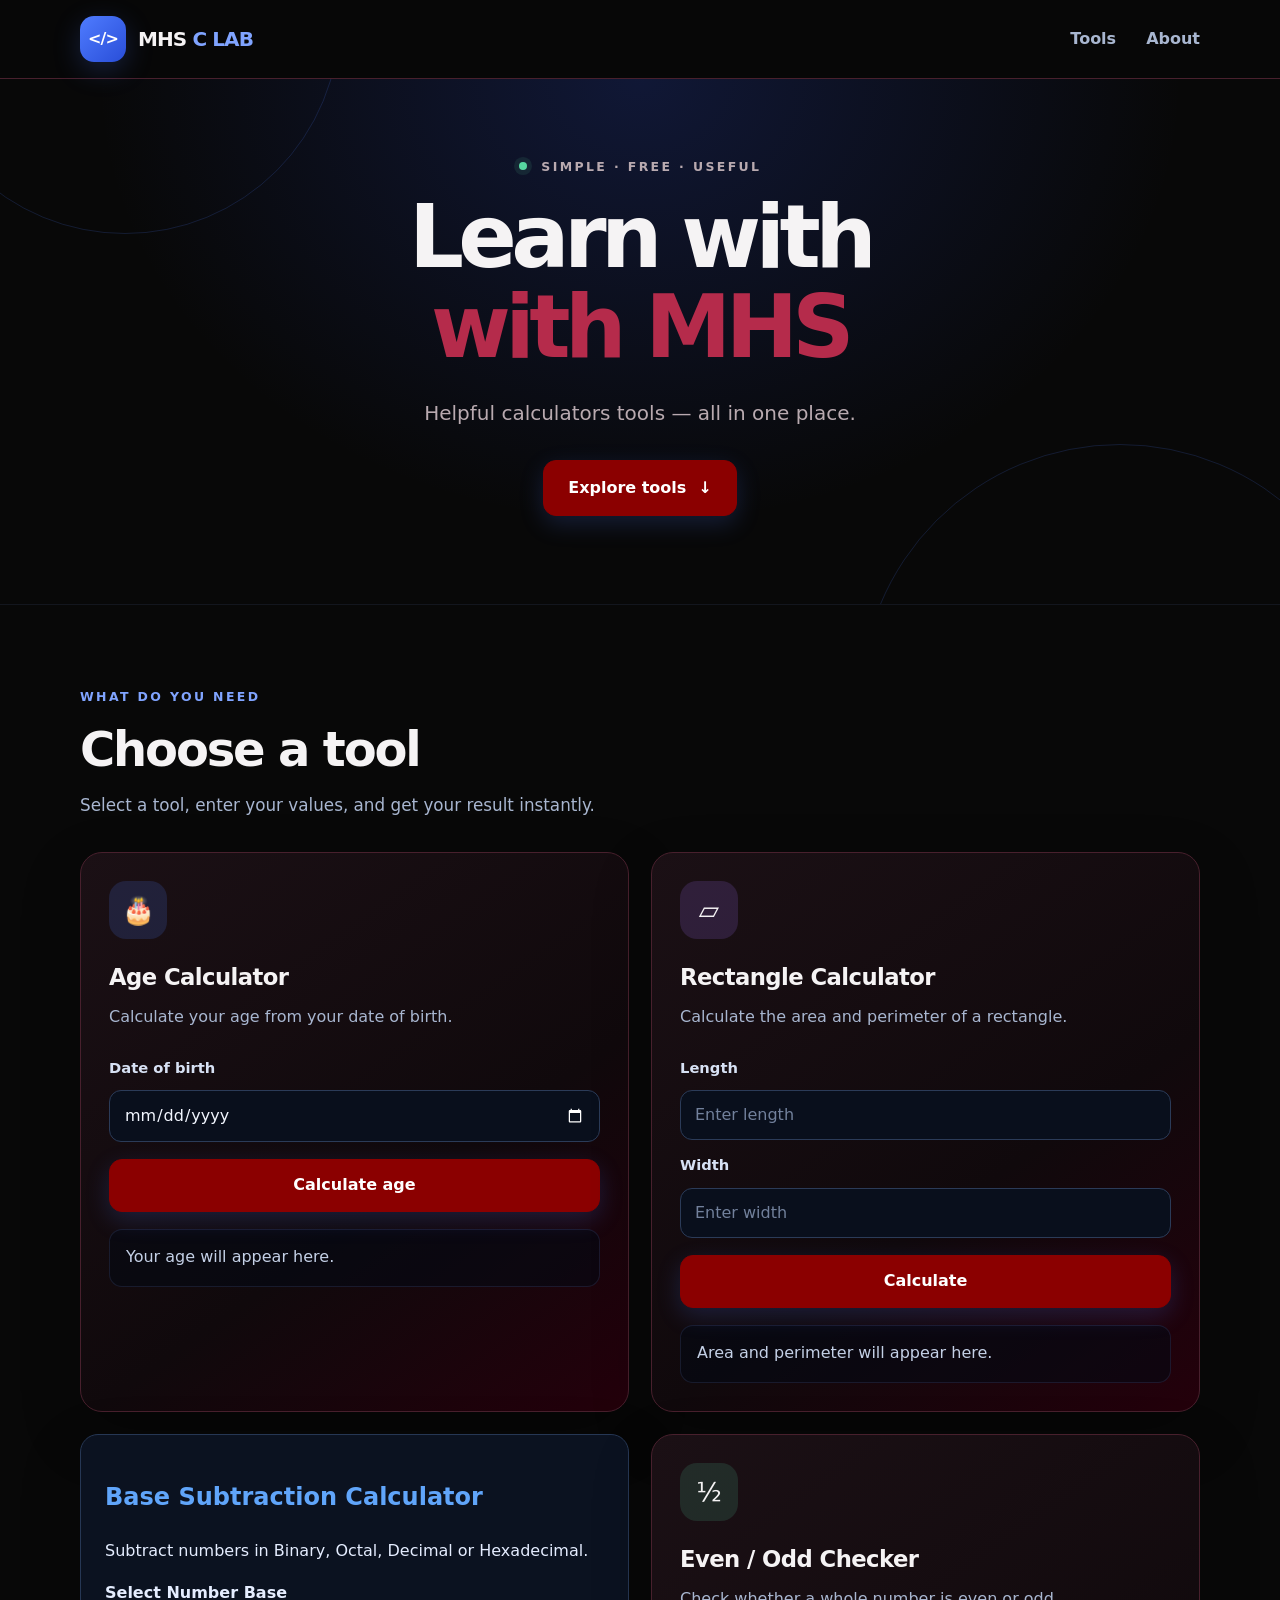
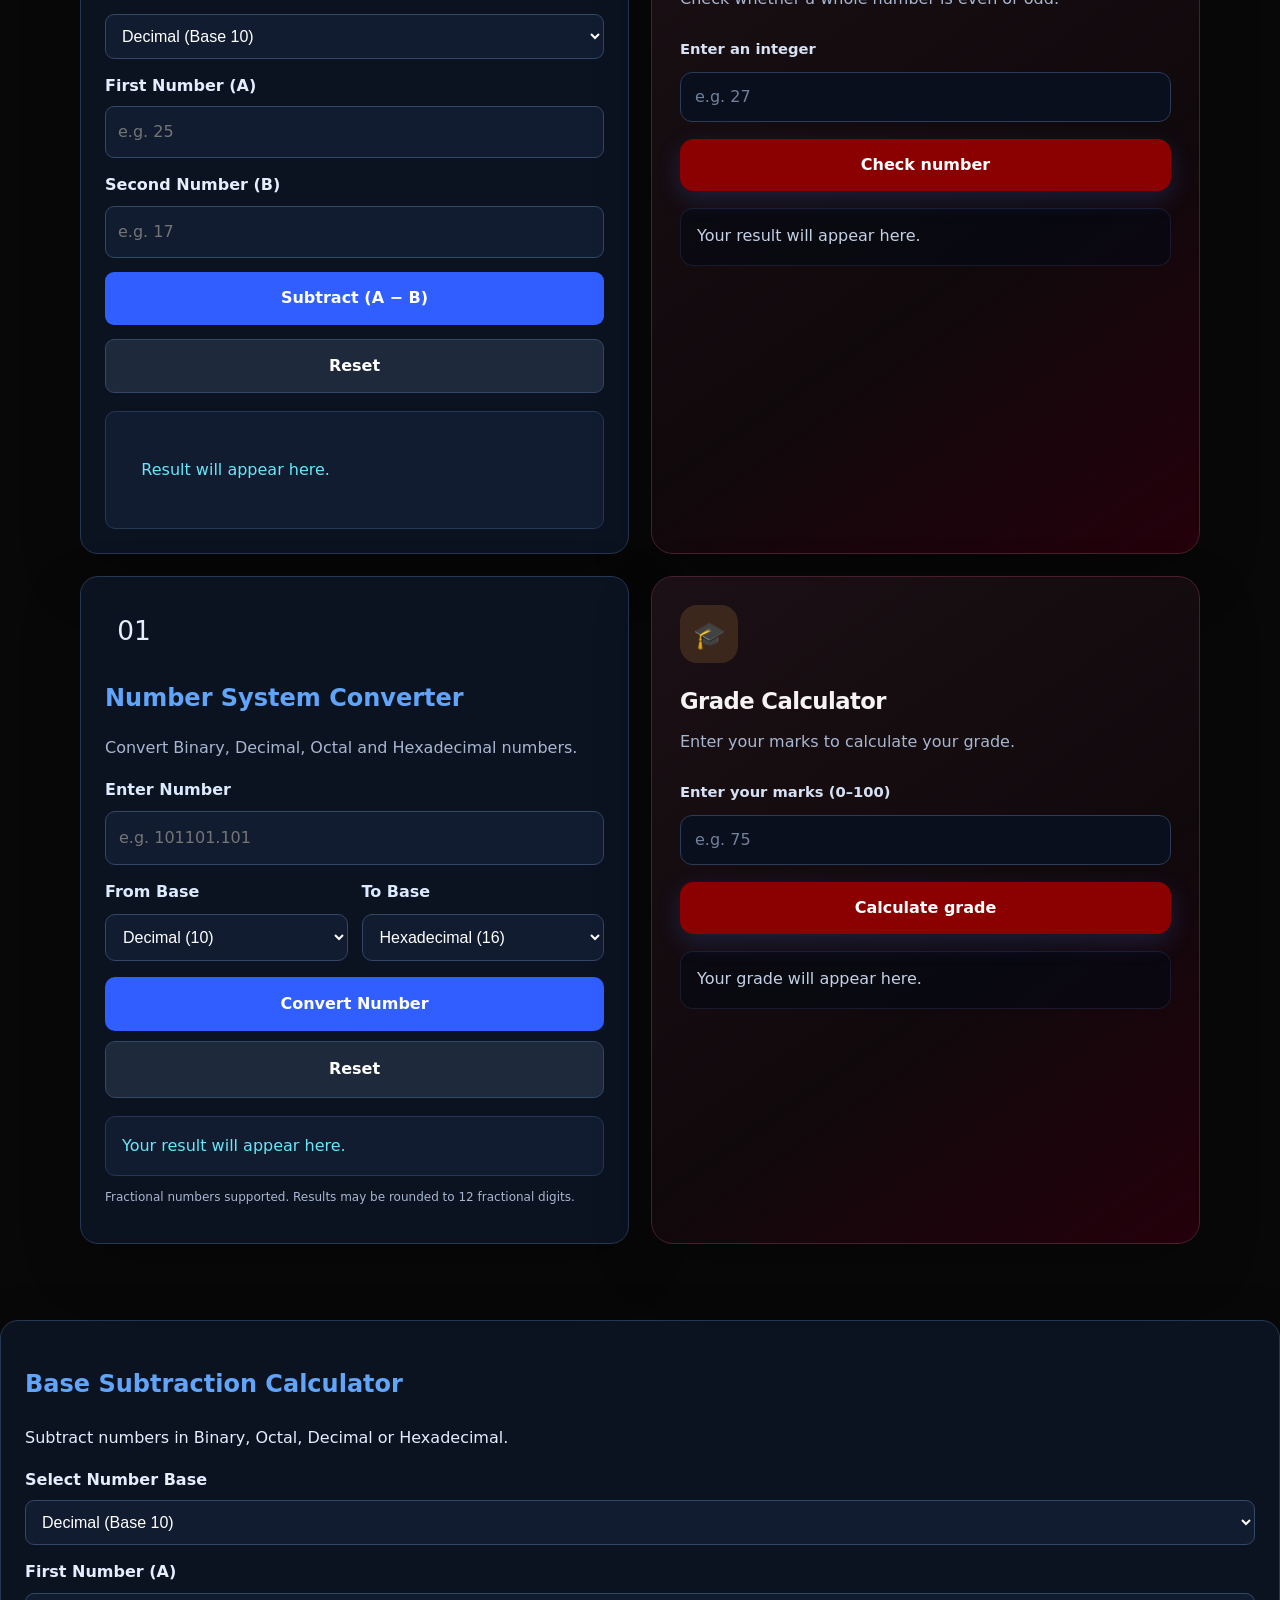
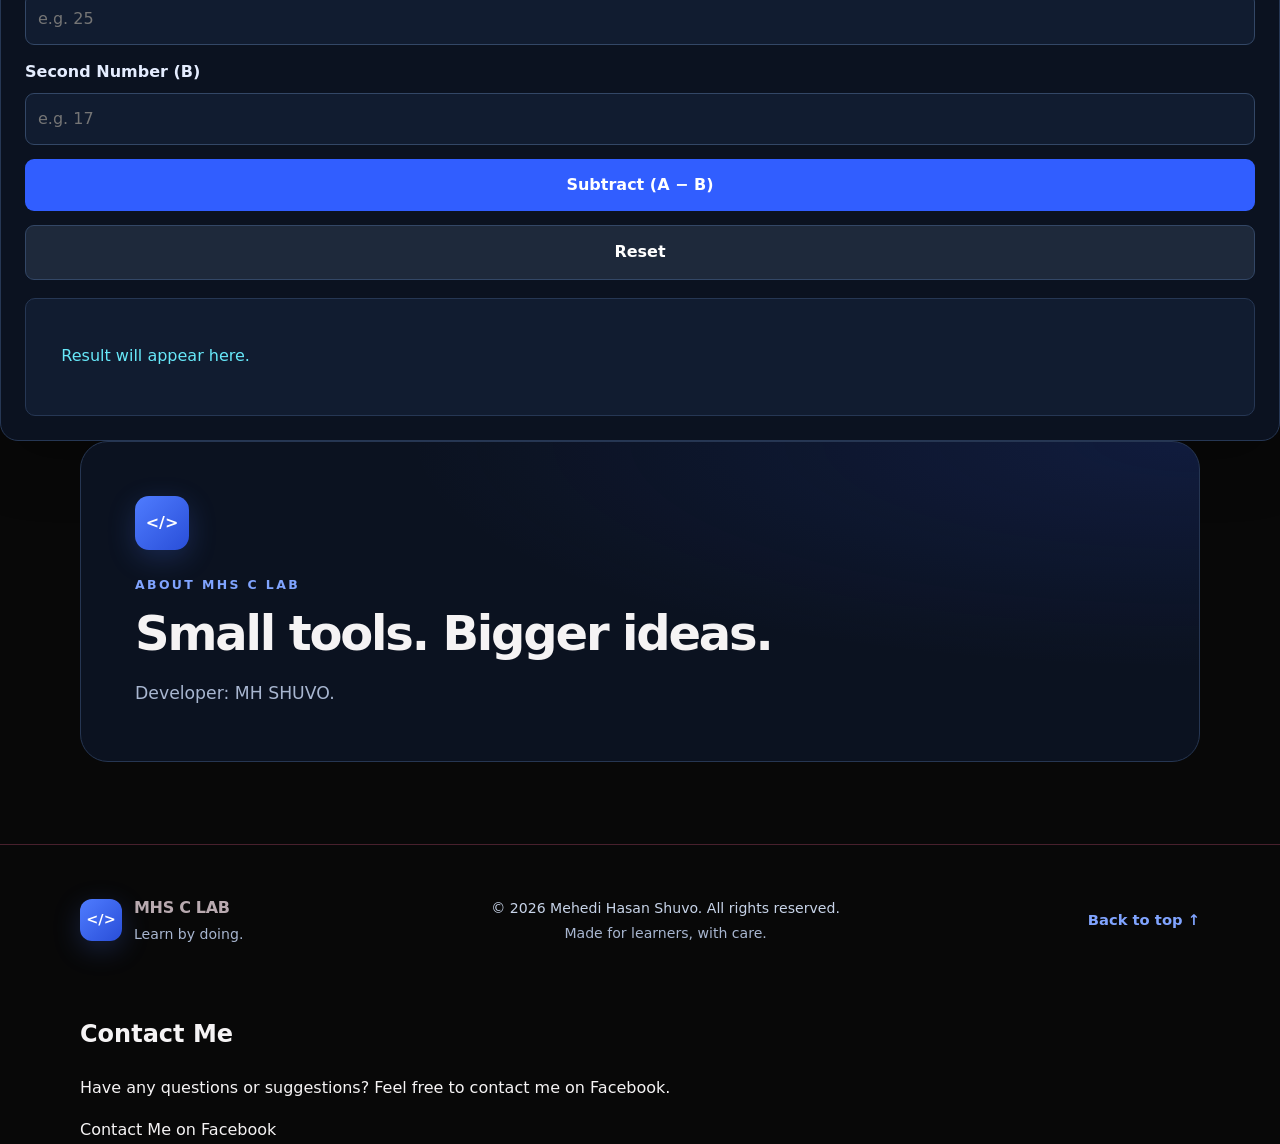
==== index.html @ 0c8973aa "Revise developer info and add contact section Updated developer information and added a contact sect" ====
<!DOCTYPE html>
<html lang="en">
<head>
  <meta charset="UTF-8">
  <meta name="viewport" content="width=device-width, initial-scale=1.0">
  <meta name="theme-color" content="#080d18">
  <meta name="description" content="MHS C LAB — free calculators tools.">
  <title>MHS C LAB | Calculate your own data</title>
  <link rel="stylesheet" href="style.css">
  <script src="script.js" defer></script>
</head>
<body>
  <header class="site-header">
    <div class="container header-inner">
      <a class="brand" href="#home" aria-label="MHS C LAB home">
        <span class="brand-mark" aria-hidden="true">&lt;/&gt;</span>
        <span class="brand-name">MHS <span>C LAB</span></span>
      </a>

      <button class="menu-toggle" id="menu-toggle" type="button"
        aria-label="Open navigation" aria-expanded="false" aria-controls="main-nav">
        <span></span><span></span><span></span>
      </button>

      <nav class="main-nav" id="main-nav" aria-label="Main navigation">
        <a href="#tools">Tools</a>
        <a href="#about">About</a>
      </nav>
    </div>
  </header>

  <main id="home">
    <section class="hero">
      <div class="hero-orbit orbit-one" aria-hidden="true"></div>
      <div class="hero-orbit orbit-two" aria-hidden="true"></div>
      <div class="container hero-content">
        <p class="eyebrow"><span class="status-dot"></span> SIMPLE · FREE · USEFUL</p>
        <h1>Learn with <br><span> with MHS</span></h1>
        <p class="hero-description">Helpful calculators tools — all in one place.</p>
        <a class="button button-primary hero-button" href="#tools">Explore tools <span aria-hidden="true">↓</span></a>
      </div>
    </section>

    <section class="tools-section container" id="tools">
      <div class="section-heading">
        <p class="eyebrow">WHAT DO YOU NEED</p>
        <h2>Choose a tool</h2>
        <p>Select a tool, enter your values, and get your result instantly.</p>
      </div>

      <div class="tools-grid">
        <article class="tool-card" id="age-calculator">
          <div class="tool-icon icon-blue" aria-hidden="true">🎂</div>
          <h3>Age Calculator</h3>
          <p class="tool-description">Calculate your age from your date of birth.</p>
          <form id="age-form" class="tool-form">
            <label for="birth-date">Date of birth</label>
            <input id="birth-date" name="birth-date" type="date" required>
            <button class="button button-primary button-full" type="submit">Calculate age</button>
          </form>
          <div class="result" id="age-result" aria-live="polite">Your age will appear here.</div>
        </article>

        <article class="tool-card" id="rectangle-calculator">
          <div class="tool-icon icon-purple" aria-hidden="true">▱</div>
          <h3>Rectangle Calculator</h3>
          <p class="tool-description">Calculate the area and perimeter of a rectangle.</p>
          <form id="rectangle-form" class="tool-form">
            <label for="rect-length">Length</label>
            <input id="rect-length" type="number" min="0" step="any" placeholder="Enter length" required>
            <label for="rect-width">Width</label>
            <input id="rect-width" type="number" min="0" step="any" placeholder="Enter width" required>
            <button class="button button-primary button-full" type="submit">Calculate</button>
          </form>
          <div class="result" id="rectangle-result" aria-live="polite">Area and perimeter will appear here.</div>
        </article>

<section class="tool-card" id="base-subtraction">
  <h2>Base Subtraction Calculator</h2>
  <p>Subtract numbers in Binary, Octal, Decimal or Hexadecimal.</p>

  <label for="subBase">Select Number Base</label>
  <select id="subBase">
    <option value="2">Binary (Base 2)</option>
    <option value="8">Octal (Base 8)</option>
    <option value="10" selected>Decimal (Base 10)</option>
    <option value="16">Hexadecimal (Base 16)</option>
  </select>

  <label for="subA">First Number (A)</label>
  <input id="subA" type="text" placeholder="e.g. 25">

  <label for="subB">Second Number (B)</label>
  <input id="subB" type="text" placeholder="e.g. 17">

  <button type="button" id="subCalculate">Subtract (A − B)</button>
  <button type="button" id="subReset">Reset</button>

  <div id="subResult" class="ns-result" aria-live="polite">
    Result will appear here.
  </div>
</section>
        <article class="tool-card" id="even-odd-checker">
          <div class="tool-icon icon-green" aria-hidden="true">½</div>
          <h3>Even / Odd Checker</h3>
          <p class="tool-description">Check whether a whole number is even or odd.</p>
          <form id="even-odd-form" class="tool-form">
            <label for="number-input">Enter an integer</label>
            <input id="number-input" type="number" step="1" placeholder="e.g. 27" required>
            <button class="button button-primary button-full" type="submit">Check number</button>
          </form>
          <div class="result" id="even-odd-result" aria-live="polite">Your result will appear here.</div>
        </article>
        
<section class="tool-card" id="number-system">
  <div class="tool-icon">01</div>
  <h2>Number System Converter</h2>
  <p>Convert Binary, Decimal, Octal and Hexadecimal numbers.</p>

  <label for="nsInput">Enter Number</label>
  <input id="nsInput" type="text" placeholder="e.g. 101101.101" />

  <div class="ns-selects">
    <div>
      <label for="nsFrom">From Base</label>
      <select id="nsFrom">
        <option value="2">Binary (2)</option>
        <option value="8">Octal (8)</option>
        <option value="10" selected>Decimal (10)</option>
        <option value="16">Hexadecimal (16)</option>
      </select>
    </div>
    <div>
      <label for="nsTo">To Base</label>
      <select id="nsTo">
        <option value="2">Binary (2)</option>
        <option value="8">Octal (8)</option>
        <option value="10">Decimal (10)</option>
        <option value="16" selected>Hexadecimal (16)</option>
      </select>
    </div>
  </div>

  <button type="button" id="nsConvert">Convert Number</button>
  <button type="button" id="nsReset" class="ns-reset">Reset</button>

  <div id="nsResult" class="ns-result" aria-live="polite">
    Your result will appear here.
  </div>
  <p class="ns-note">Fractional numbers supported. Results may be rounded to 12 fractional digits.</p>
</section>

        <article class="tool-card" id="grade-calculator">
          <div class="tool-icon icon-orange" aria-hidden="true">🎓</div>
          <h3>Grade Calculator</h3>
          <p class="tool-description">Enter your marks to calculate your grade.</p>
          <form id="grade-form" class="tool-form">
            <label for="marks">Enter your marks (0–100)</label>
            <input id="marks" type="number" min="0" max="100" step="1" placeholder="e.g. 75" required>
            <button class="button button-primary button-full" type="submit">Calculate grade</button>
          </form>
          <div class="result" id="grade-result" aria-live="polite">Your grade will appear here.</div>
        </article>
      </div>
    </section> 
    
<section class="tool-card" id="base-subtraction">
  <h2>Base Subtraction Calculator</h2>
  <p>Subtract numbers in Binary, Octal, Decimal or Hexadecimal.</p>

  <label for="subBase">Select Number Base</label>
  <select id="subBase">
    <option value="2">Binary (Base 2)</option>
    <option value="8">Octal (Base 8)</option>
    <option value="10" selected>Decimal (Base 10)</option>
    <option value="16">Hexadecimal (Base 16)</option>
  </select>

  <label for="subA">First Number (A)</label>
  <input id="subA" type="text" placeholder="e.g. 25">

  <label for="subB">Second Number (B)</label>
  <input id="subB" type="text" placeholder="e.g. 17">

  <button type="button" id="subCalculate">Subtract (A − B)</button>
  <button type="button" id="subReset">Reset</button>

  <div id="subResult" class="ns-result" aria-live="polite">
    Result will appear here.
  </div>
</section>

    <section class="about-section container" id="about">
      <div class="about-card">
        <div class="brand-mark about-mark" aria-hidden="true">&lt;/&gt;</div>
        <p class="eyebrow">ABOUT MHS C LAB</p>
        <h2>Small tools. Bigger ideas.</h2>
        <p>Developer: MH SHUVO.</p>
      </div>
    </section>
  </main>

  <footer class="site-footer">
    <div class="container footer-inner">
      <div class="footer-brand">
        <span class="brand-mark footer-mark" aria-hidden="true">&lt;/&gt;</span>
        <div>
          <strong>MHS C LAB</strong>
          <p>Learn by doing.</p>
        </div>
      </div>
      <div class="footer-copy">
        <p class="copyright">© 2026 Mehedi Hasan Shuvo. All rights reserved.</p>
        <p class="footer-note">Made for learners, with care.</p>
      </div>
      <a class="back-to-top" href="#home">Back to top ↑</a>
    </div>
  </footer>
  
<!-- Contact Section -->
<section id="contact" class="contact-section">
  <div class="container">
    <h2>Contact Me</h2>
    <p>
      Have any questions or suggestions?
      Feel free to contact me on Facebook.
    </p>

    <a
      href="https://www.facebook.com/mhs.official10"
      target="_blank"
      rel="noopener noreferrer"
      class="contact-button"
    >
      Contact Me on Facebook
    </a>
  </div>
</section>
</body>
</html>
</body>
</html>
---- style.css ----
/* MHS C LAB — black & blue responsive theme */
:root {
  color-scheme: dark;
  --bg: #080d18;
  --bg-soft: #0b1220;
  --surface: #101a2c;
  --surface-raised: #14213a;
  --border: #263652;
  --text: #f2f6ff;
  --muted: #a8b6d0;
  --blue: #4f7cff;
  --blue-light: #80a4ff;
  --blue-dark: #244bd8;
  --green: #56d6a0;
  --red: #ff8b98;
  --radius: 22px;
  --shadow: 0 22px 60px rgba(0, 0, 0, .24);
}
* { box-sizing: border-box; }
html { scroll-behavior: smooth; scroll-padding-top: 92px; }
body {
  margin: 0;
  background: var(--bg);
  color: var(--text);
  font-family: Inter, ui-sans-serif, system-ui, -apple-system, BlinkMacSystemFont, "Segoe UI", sans-serif;
  line-height: 1.65;
}
a { color: inherit; text-decoration: none; }
button, input { font: inherit; }
button, a, input { -webkit-tap-highlight-color: transparent; }
.container { width: min(1120px, calc(100% - 40px)); margin-inline: auto; }

.site-header {
  position: sticky;
  top: 0;
  z-index: 50;
  background: rgba(8, 13, 24, .9);
  border-bottom: 1px solid rgba(128, 164, 255, .14);
  backdrop-filter: blur(18px);
}
.header-inner { min-height: 78px; display: flex; align-items: center; justify-content: space-between; gap: 24px; }
.brand { display: inline-flex; align-items: center; gap: 12px; font-weight: 850; font-size: 1.25rem; letter-spacing: -.045em; }
.brand-mark {
  display: inline-grid; place-items: center; flex: 0 0 auto;
  width: 46px; height: 46px; border-radius: 14px;
  color: #fff; background: linear-gradient(135deg, var(--blue), #294ed8);
  font-size: 1rem; font-weight: 900; box-shadow: 0 8px 28px rgba(79, 124, 255, .22);
}
.brand-name span { color: var(--blue-light); }
.main-nav { display: flex; align-items: center; gap: 30px; }
.main-nav a { color: var(--muted); font-weight: 650; transition: color .2s ease; }
.main-nav a:hover, .main-nav a:focus-visible { color: var(--blue-light); }
.menu-toggle { display: none; background: transparent; color: var(--text); border: 1px solid var(--border); border-radius: 12px; padding: 9px; cursor: pointer; }
.menu-toggle span { display: block; width: 21px; height: 2px; background: currentColor; margin: 4px; border-radius: 3px; }

.hero { position: relative; overflow: hidden; min-height: 510px; display: grid; place-items: center; border-bottom: 1px solid rgba(128, 164, 255, .09); }
.hero::before { content: ""; position: absolute; inset: 0; background: radial-gradient(ellipse at 50% 0%, rgba(45, 78, 216, .22), transparent 60%); pointer-events: none; }
.hero-orbit { position: absolute; border: 1px solid rgba(79, 124, 255, .17); border-radius: 50%; pointer-events: none; }
.orbit-one { width: 430px; height: 430px; top: -275px; left: -90px; }
.orbit-two { width: 520px; height: 520px; bottom: -360px; right: -100px; }
.hero-content { position: relative; text-align: center; max-width: 900px; padding: 78px 0 88px; }
.eyebrow { color: var(--blue-light); font-size: .78rem; font-weight: 850; letter-spacing: .19em; margin: 0 0 14px; }
.status-dot { display: inline-block; width: 8px; height: 8px; margin: 0 8px 1px 0; border-radius: 50%; background: var(--green); box-shadow: 0 0 0 5px rgba(86, 214, 160, .1); }
.hero h1 { margin: 0; font-size: clamp(2.65rem, 7vw, 5.4rem); line-height: 1.05; letter-spacing: -.065em; font-weight: 900; }
.hero h1 span { color: var(--blue-light); }
.hero-description { max-width: 660px; margin: 24px auto 30px; color: var(--muted); font-size: clamp(1rem, 2.5vw, 1.25rem); }
.button { display: inline-flex; justify-content: center; align-items: center; gap: 12px; min-height: 48px; padding: 12px 20px; border: 1px solid transparent; border-radius: 13px; font-weight: 750; cursor: pointer; transition: transform .18s ease, background .18s ease, border-color .18s ease, box-shadow .18s ease; }
.button:hover { transform: translateY(-2px); }
.button:focus-visible, a:focus-visible, input:focus-visible { outline: 3px solid rgba(128, 164, 255, .75); outline-offset: 3px; }
.button-primary { color: #fff; background: linear-gradient(135deg, var(--blue), var(--blue-dark)); box-shadow: 0 8px 24px rgba(79, 124, 255, .19); }
.button-primary:hover { box-shadow: 0 12px 30px rgba(79, 124, 255, .3); }
.hero-button { padding: 14px 24px; min-height: 56px; }

.tools-section { padding-top: 82px; padding-bottom: 76px; }
.section-heading { max-width: 700px; margin-bottom: 32px; }
.section-heading h2, .about-card h2 { margin: 0; font-size: clamp(2rem, 4vw, 3rem); line-height: 1.15; letter-spacing: -.045em; }
.section-heading > p:last-child { color: var(--muted); font-size: 1.05rem; margin: 15px 0 0; }
.tools-grid { display: grid; grid-template-columns: repeat(2, minmax(0, 1fr)); gap: 22px; }
.tool-card {
  min-width: 0; padding: 28px; border-radius: var(--radius);
  background: linear-gradient(160deg, rgba(20, 33, 58, .95), rgba(13, 21, 37, .98));
  border: 1px solid var(--border); box-shadow: var(--shadow);
  transition: transform .2s ease, border-color .2s ease;
}
.tool-card:hover { transform: translateY(-3px); border-color: rgba(79, 124, 255, .55); }
.tool-icon { display: grid; place-items: center; width: 58px; height: 58px; border-radius: 17px; margin-bottom: 20px; font-size: 1.65rem; }
.icon-blue { background: rgba(79, 124, 255, .16); }
.icon-purple { background: rgba(161, 111, 255, .16); }
.icon-green { background: rgba(86, 214, 160, .14); }
.icon-orange { background: rgba(255, 174, 85, .15); }
.tool-card h3 { margin: 0; font-size: 1.42rem; letter-spacing: -.025em; }
.tool-description { margin: 8px 0 22px; color: var(--muted); }
.tool-form { display: grid; gap: 10px; }
.tool-form label { color: #d7e1f4; font-size: .92rem; font-weight: 650; margin-top: 3px; }
.tool-form input {
  width: 100%; min-width: 0; min-height: 49px; padding: 11px 14px;
  color: var(--text); background: #090f1c; border: 1px solid #2b3b58; border-radius: 12px;
}
.tool-form input::placeholder { color: #72819c; }
.tool-form input:focus { border-color: var(--blue); outline: 2px solid rgba(79, 124, 255, .15); }
.button-full { width: 100%; margin-top: 7px; }
.result {
  min-height: 58px; margin-top: 17px; padding: 14px 16px;
  color: #c4d0e6; background: rgba(5, 10, 20, .58);
  border: 1px solid rgba(128, 164, 255, .12); border-radius: 13px;
  overflow-wrap: anywhere;
}
.result strong { color: #fff; }
.result.is-error { color: var(--red); border-color: rgba(255, 139, 152, .28); }
.result.is-success { color: #c6f7e2; border-color: rgba(86, 214, 160, .22); }

.about-section { padding-bottom: 82px; }
.about-card { padding: clamp(28px, 5vw, 54px); border: 1px solid var(--border); border-radius: 28px; background: radial-gradient(ellipse at 100% 0%, rgba(45, 78, 216, .16), transparent 50%), var(--bg-soft); }
.about-mark { margin-bottom: 25px; width: 54px; height: 54px; }
.about-card .eyebrow { margin-bottom: 10px; }
.about-card > p:last-child { max-width: 760px; margin: 18px 0 0; color: var(--muted); font-size: 1.08rem; }

.site-footer { border-top: 1px solid rgba(128, 164, 255, .15); background: #060a12; }
.footer-inner { min-height: 150px; display: flex; align-items: center; justify-content: space-between; gap: 24px; padding-top: 24px; padding-bottom: 24px; }
.footer-brand { display: flex; align-items: center; gap: 12px; }
.footer-mark { width: 42px; height: 42px; border-radius: 12px; font-size: .9rem; }
.footer-brand strong { display: block; letter-spacing: -.02em; }
.footer-brand p, .footer-copy p { margin: 2px 0 0; color: var(--muted); font-size: .88rem; }
.footer-copy { text-align: center; }
.copyright { color: #c8d4e9 !important; }
.back-to-top { color: var(--blue-light); font-size: .92rem; font-weight: 700; white-space: nowrap; }
.back-to-top:hover { color: #fff; }

@media (max-width: 720px) {
  .container { width: min(100% - 30px, 560px); }
  .header-inner { min-height: 70px; }
  .brand { font-size: 1.12rem; }
  .brand-mark { width: 42px; height: 42px; border-radius: 13px; }
  .menu-toggle { display: block; }
  .main-nav {
    display: none; position: absolute; top: calc(100% + 1px); left: 0; right: 0;
    padding: 14px 20px 20px; background: #0a1120;
    border-bottom: 1px solid var(--border); flex-direction: column; align-items: stretch; gap: 0;
  }
  .main-nav.is-open { display: flex; }
  .main-nav a { padding: 12px 4px; }
  .hero { min-height: auto; }
  .hero-content { padding: 72px 0 78px; }
  .hero h1 { font-size: clamp(2.5rem, 11vw, 4rem); }
  .hero-description { margin-top: 20px; }
  .tools-section { padding-top: 60px; padding-bottom: 58px; }
  .tools-grid { grid-template-columns: 1fr; gap: 17px; }
  .tool-card { padding: 23px; }
  .about-section { padding-bottom: 58px; }
  .footer-inner { flex-direction: column; align-items: flex-start; gap: 18px; padding-top: 27px; padding-bottom: 27px; }
  .footer-copy { text-align: left; }
}
@media (prefers-reduced-motion: reduce) {
  *, *::before, *::after { scroll-behavior: auto !important; transition-duration: .01ms !important; animation-duration: .01ms !important; }
}

/* Number System Converter */
#number-system {
  background: #0b1220;
  color: #e5edff;
  border: 1px solid #263754;
  border-radius: 18px;
  padding: 24px;
}

#number-system h2 {
  color: #60a5fa;
  margin: 14px 0;
}

#number-system p {
  color: #a8b7d1;
  line-height: 1.6;
}

#number-system label {
  display: block;
  margin: 14px 0 8px;
  color: #dbeafe;
  font-weight: 600;
}

#number-system input,
#number-system select {
  width: 100%;
  box-sizing: border-box;
  padding: 13px;
  background: #111c30;
  color: #fff;
  border: 1px solid #334766;
  border-radius: 10px;
  font-size: 16px;
}

.ns-selects {
  display: grid;
  grid-template-columns: repeat(2, minmax(0, 1fr));
  gap: 14px;
}

#number-system button {
  width: 100%;
  margin-top: 16px;
  padding: 14px;
  border: 0;
  border-radius: 10px;
  background: #315eff;
  color: white;
  font-size: 16px;
  font-weight: 700;
  cursor: pointer;
}

#number-system button:hover {
  background: #4778ff;
}

#number-system .ns-reset {
  margin-top: 10px;
  background: #1e293b;
  border: 1px solid #334766;
}

#number-system .ns-result {
  margin-top: 18px;
  padding: 16px;
  background: #111c30;
  border: 1px solid #263754;
  border-radius: 10px;
  color: #67e8f9;
  overflow-wrap: anywhere;
}

#number-system .ns-note {
  font-size: 12px;
}

@media (max-width: 480px) {
  #number-system {
    padding: 17px;
  }

  .ns-selects {
    grid-template-columns: 1fr;
    gap: 4px;
  }
}

#base-subtraction {
  background: #0b1220;
  color: #e5edff;
  border: 1px solid #263754;
  border-radius: 18px;
  padding: 24px;
}

#base-subtraction h2 {
  color: #60a5fa;
}

#base-subtraction label {
  display: block;
  margin: 14px 0 7px;
  font-weight: 600;
}

#base-subtraction input,
#base-subtraction select {
  width: 100%;
  box-sizing: border-box;
  padding: 12px;
  border: 1px solid #334766;
  border-radius: 9px;
  background: #111c30;
  color: white;
  font-size: 16px;
}

#base-subtraction button {
  width: 100%;
  margin-top: 14px;
  padding: 13px;
  border: 0;
  border-radius: 9px;
  background: #315eff;
  color: white;
  font-weight: bold;
  cursor: pointer;
}

#base-subtraction button:hover {
  background: #4778ff;
}

#base-subtraction #subReset {
  background: #1e293b;
  border: 1px solid #334766;
}

#base-subtraction #subResult {
  margin-top: 18px;
  padding: 15px;
  border-radius: 10px;
  background: #111c30;
  border: 1px solid #263754;
  color: #67e8f9;
  overflow-wrap: anywhere;
  white-space: pre-wrap;
  line-height: 1.8;
}

@media (max-width: 480px) {
  #base-subtraction {
    padding: 16px;
  }
}

/* ==========================================
   MHS C LAB — BLACK + BURGUNDY + WINE RED
   Theme override: append to the END of style.css
   ========================================== */

:root {
  --theme-black: #080808;
  --theme-black-soft: #10090c;
  --theme-burgundy: #24000b;
  --theme-burgundy-card: #1b1015;
  --theme-wine: #8b0000;
  --theme-wine-hover: #a8102b;
  --theme-text: #f5f3f4;
  --theme-muted: #b9aab0;
  --theme-border: #48202d;
}

/* Main background and text */
html {
  scroll-behavior: smooth;
}

body {
  background-color: var(--theme-black);
  color: var(--theme-text);
}

/* Header and navigation */
.site-header {
  background: rgba(8, 8, 8, 0.97);
  border-bottom: 1px solid var(--theme-border);
}

.site-header a {
  transition: color 0.25s ease;
}

.site-header a:hover {
  color: #d96b85;
}

/* Main hero section */
.hero,
.hero-section {
  background-color: var(--theme-black);
}

.hero h1 span,
.hero-section h1 span {
  color: #b52b4b;
}

.hero p,
.hero-section p {
  color: var(--theme-muted);
}

/* Cards — black and burgundy gradient */
.tool-card,
.calculator-card,
.card,
.tool-box {
  background: linear-gradient(
    145deg,
    #1b1015 0%,
    #10090c 60%,
    #24000b 100%
  );
  border: 1px solid var(--theme-border);
  border-radius: 22px;
  transition:
    border-color 0.25s ease,
    transform 0.25s ease,
    box-shadow 0.25s ease;
}

.tool-card:hover,
.calculator-card:hover,
.card:hover,
.tool-box:hover {
  border-color: #8b2944;
  box-shadow: 0 12px 32px rgba(139, 0, 0, 0.16);
}

/* Wine-red buttons */
button,
.btn,
.button,
input[type="button"],
input[type="submit"] {
  background: var(--theme-wine);
  color: #ffffff;
  border-color: var(--theme-wine);
  transition:
    background 0.2s ease,
    border-color 0.2s ease,
    transform 0.2s ease;
}

button:hover,
.btn:hover,
.button:hover,
input[type="button"]:hover,
input[type="submit"]:hover {
  background: var(--theme-wine-hover);
  border-color: var(--theme-wine-hover);
}

button:active,
.btn:active,
.button:active {
  transform: scale(0.98);
}

/* Form fields */
input,
select,
textarea {
  background-color: #10090c;
  color: var(--theme-text);
  border-color: #59303b;
}

input:focus,
select:focus,
textarea:focus {
  outline: none;
  border-color: #b52b4b;
  box-shadow: 0 0 0 3px rgba(139, 0, 0, 0.18);
}

/* Links and highlights */
a {
  transition: color 0.2s ease;
}

a:hover {
  color: #e17b94;
}

.accent,
.highlight,
.section-label {
  color: #c44a68;
}

/* Footer */
footer,
.site-footer {
  background-color: #080808;
  border-top: 1px solid var(--theme-border);
  color: var(--theme-muted);
}

/* Keep layout responsive */
img,
video {
  max-width: 100%;
}

@media (max-width: 600px) {
  .tool-card,
  .calculator-card,
  .card,
  .tool-box {
    border-radius: 18px;
  }
}
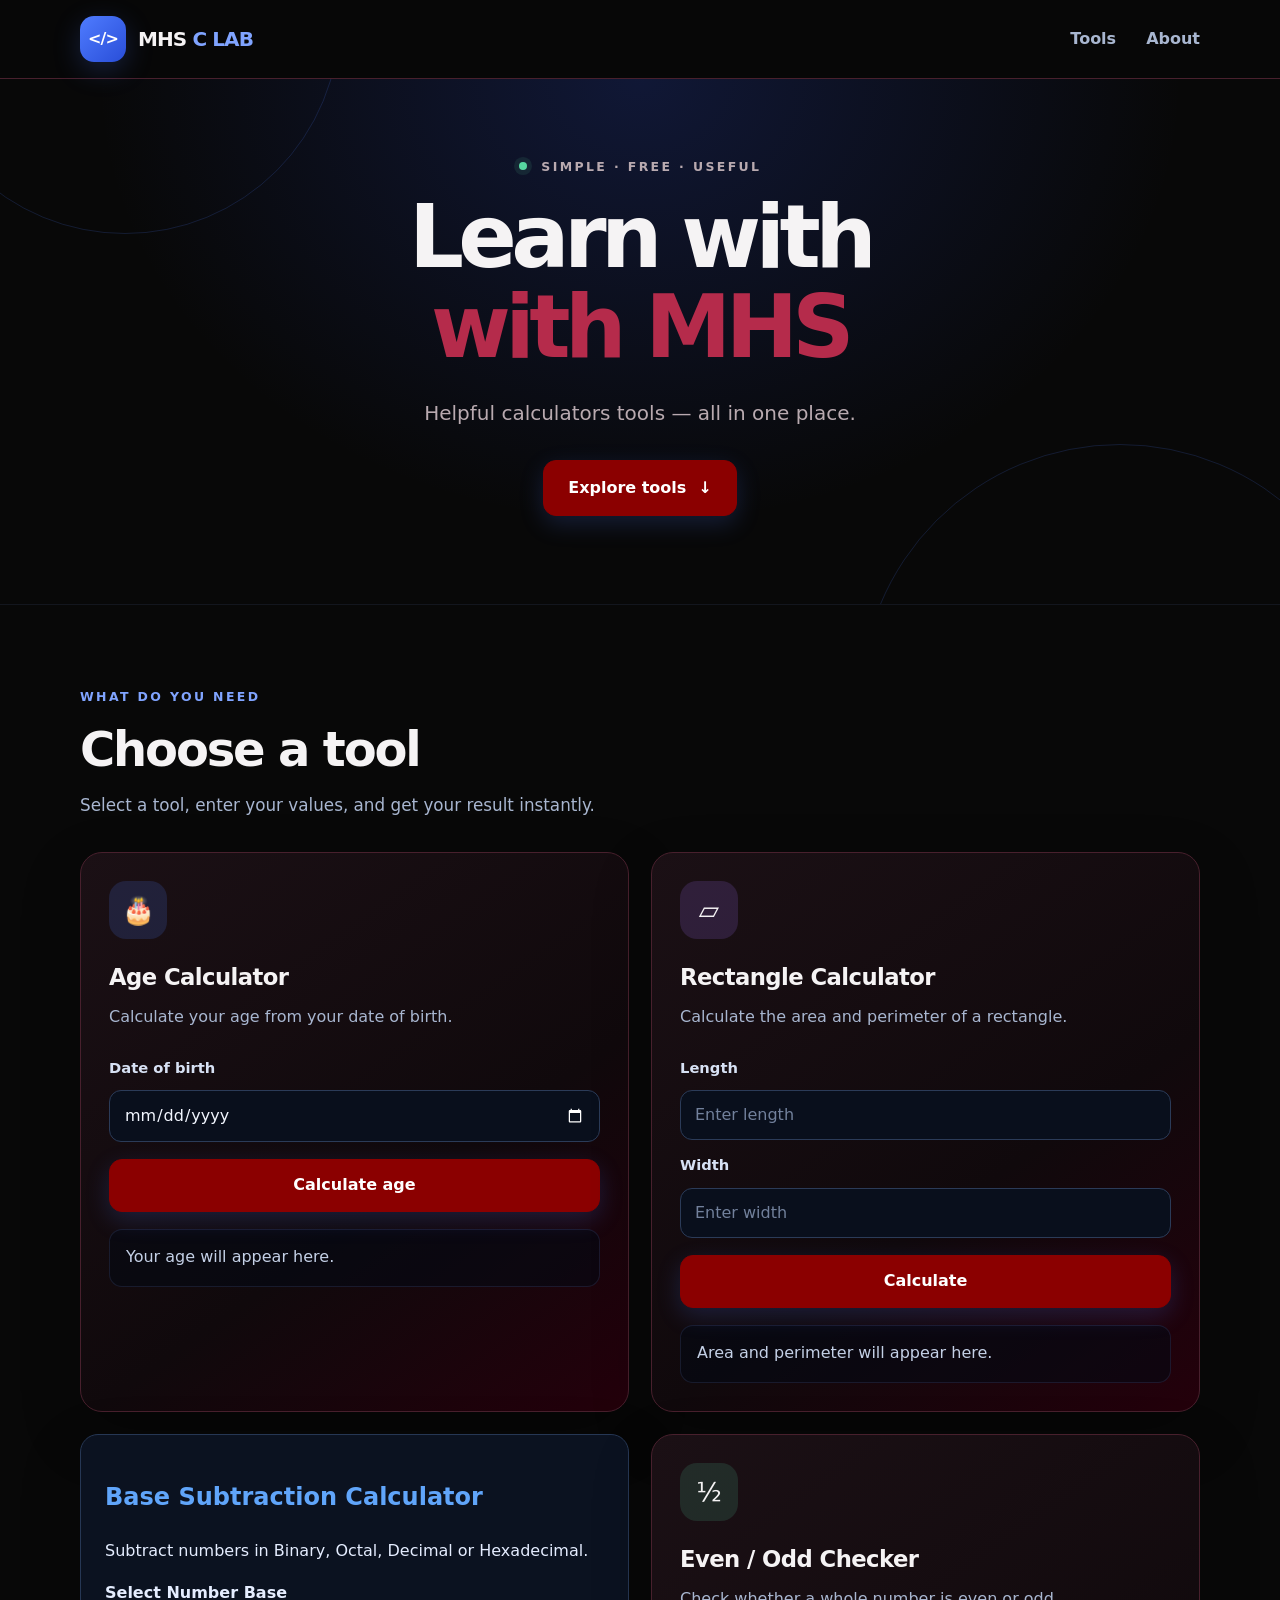
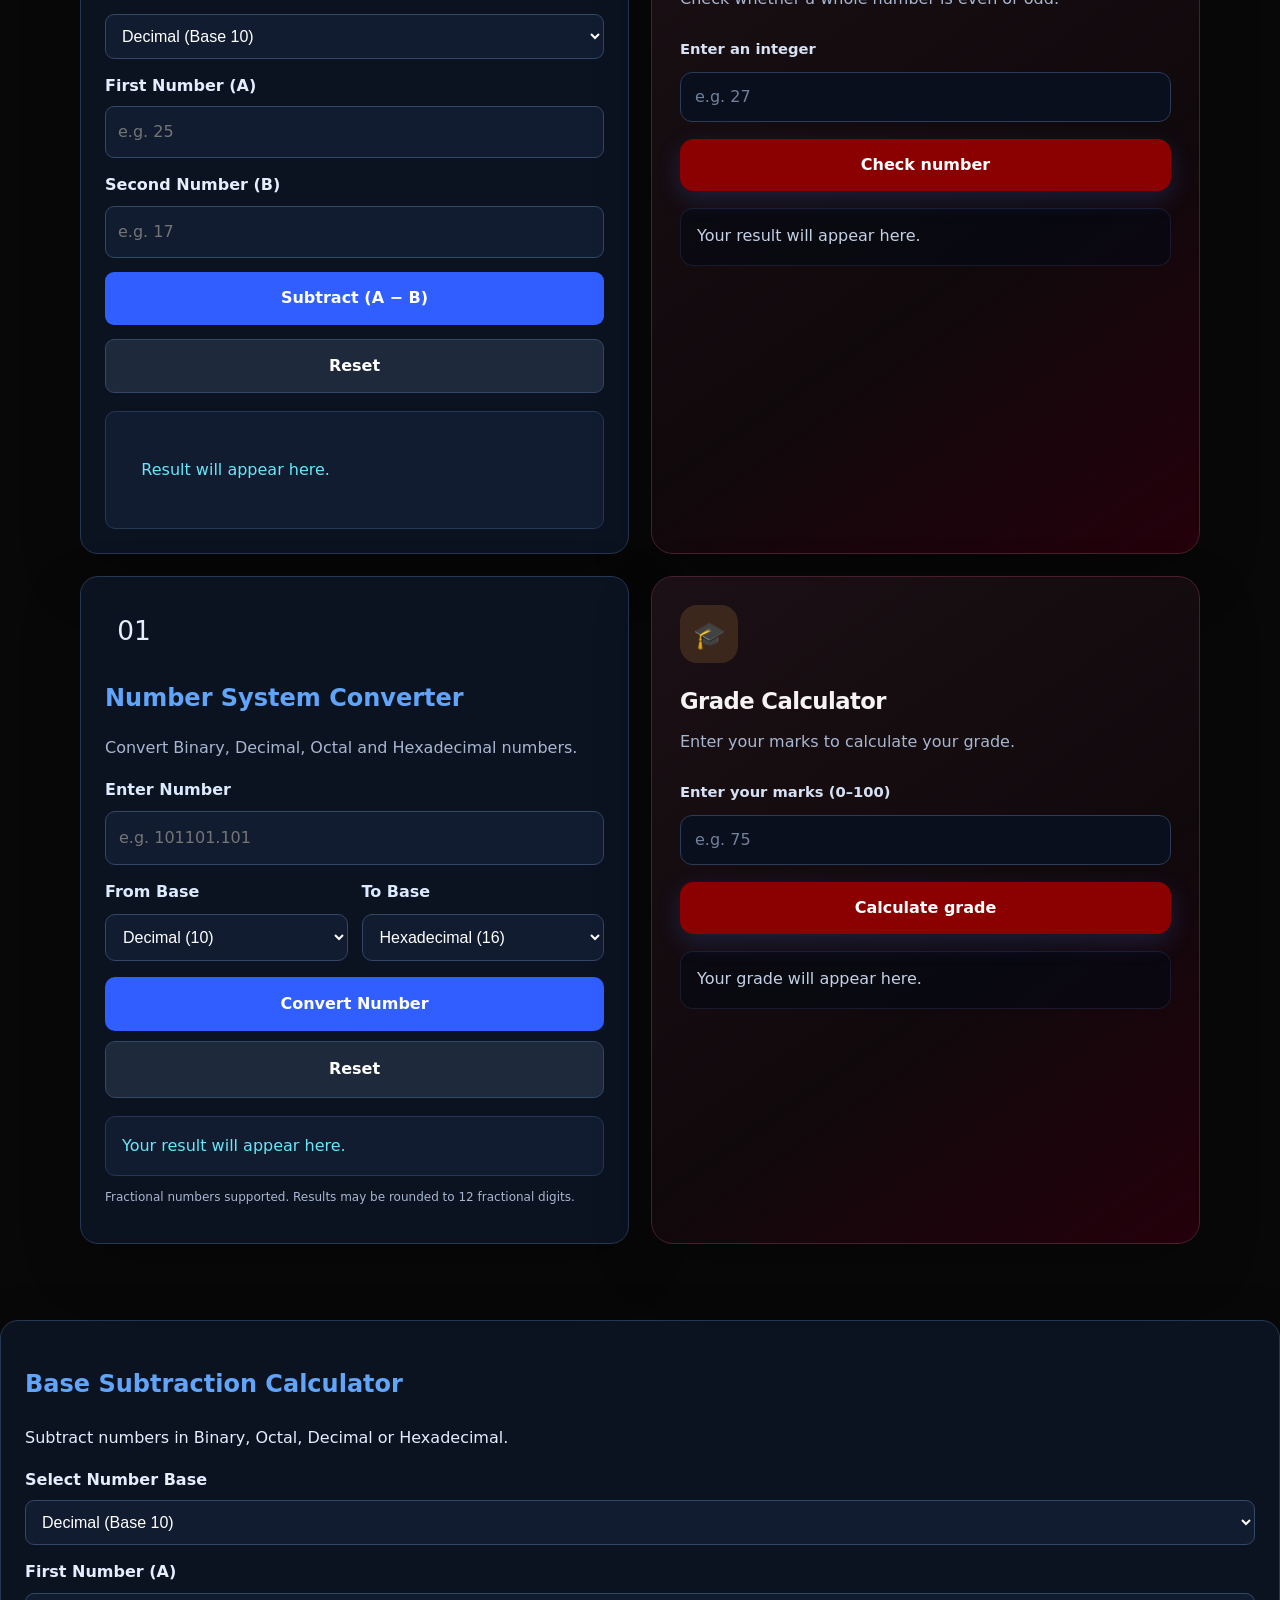
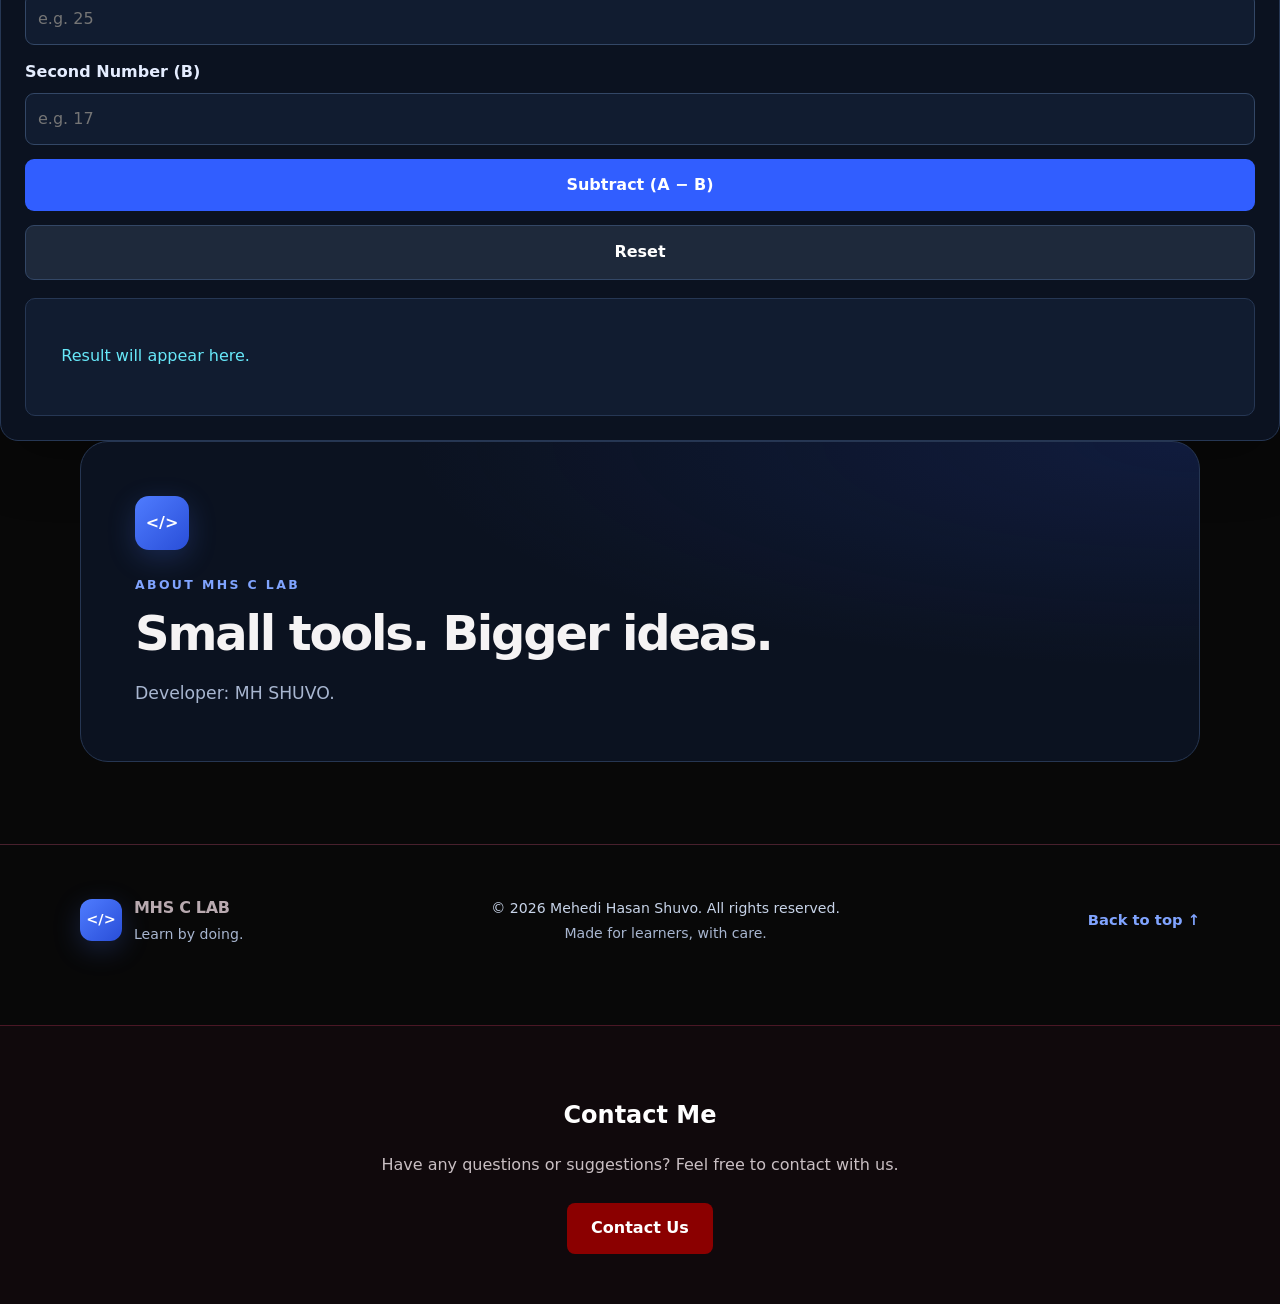
==== commit c58601d2: "Update contact text and button label" ====
--- a/index.html
+++ b/index.html
@@ -223,7 +223,7 @@
     <h2>Contact Me</h2>
     <p>
       Have any questions or suggestions?
-      Feel free to contact me on Facebook.
+      Feel free to contact with us.
     </p>
 
     <a
@@ -232,7 +232,7 @@
       rel="noopener noreferrer"
       class="contact-button"
     >
-      Contact Me on Facebook
+      Contact Us
     </a>
   </div>
 </section>
--- a/style.css
+++ b/style.css
@@ -483,3 +483,37 @@
     border-radius: 18px;
   }
 }
+
+/* Contact Section */
+.contact-section {
+  text-align: center;
+  padding: 50px 20px;
+  margin-top: 30px;
+  background: #10090c;
+  border-top: 1px solid #4a1725;
+}
+
+.contact-section h2 {
+  color: #ffffff;
+  margin-bottom: 15px;
+}
+
+.contact-section p {
+  color: #c9bfc3;
+  margin-bottom: 25px;
+}
+
+.contact-button {
+  display: inline-block;
+  background: #8b0000;
+  color: #ffffff;
+  padding: 12px 24px;
+  border-radius: 8px;
+  text-decoration: none;
+  font-weight: bold;
+  transition: background 0.3s ease;
+}
+
+.contact-button:hover {
+  background: #a8102b;
+}
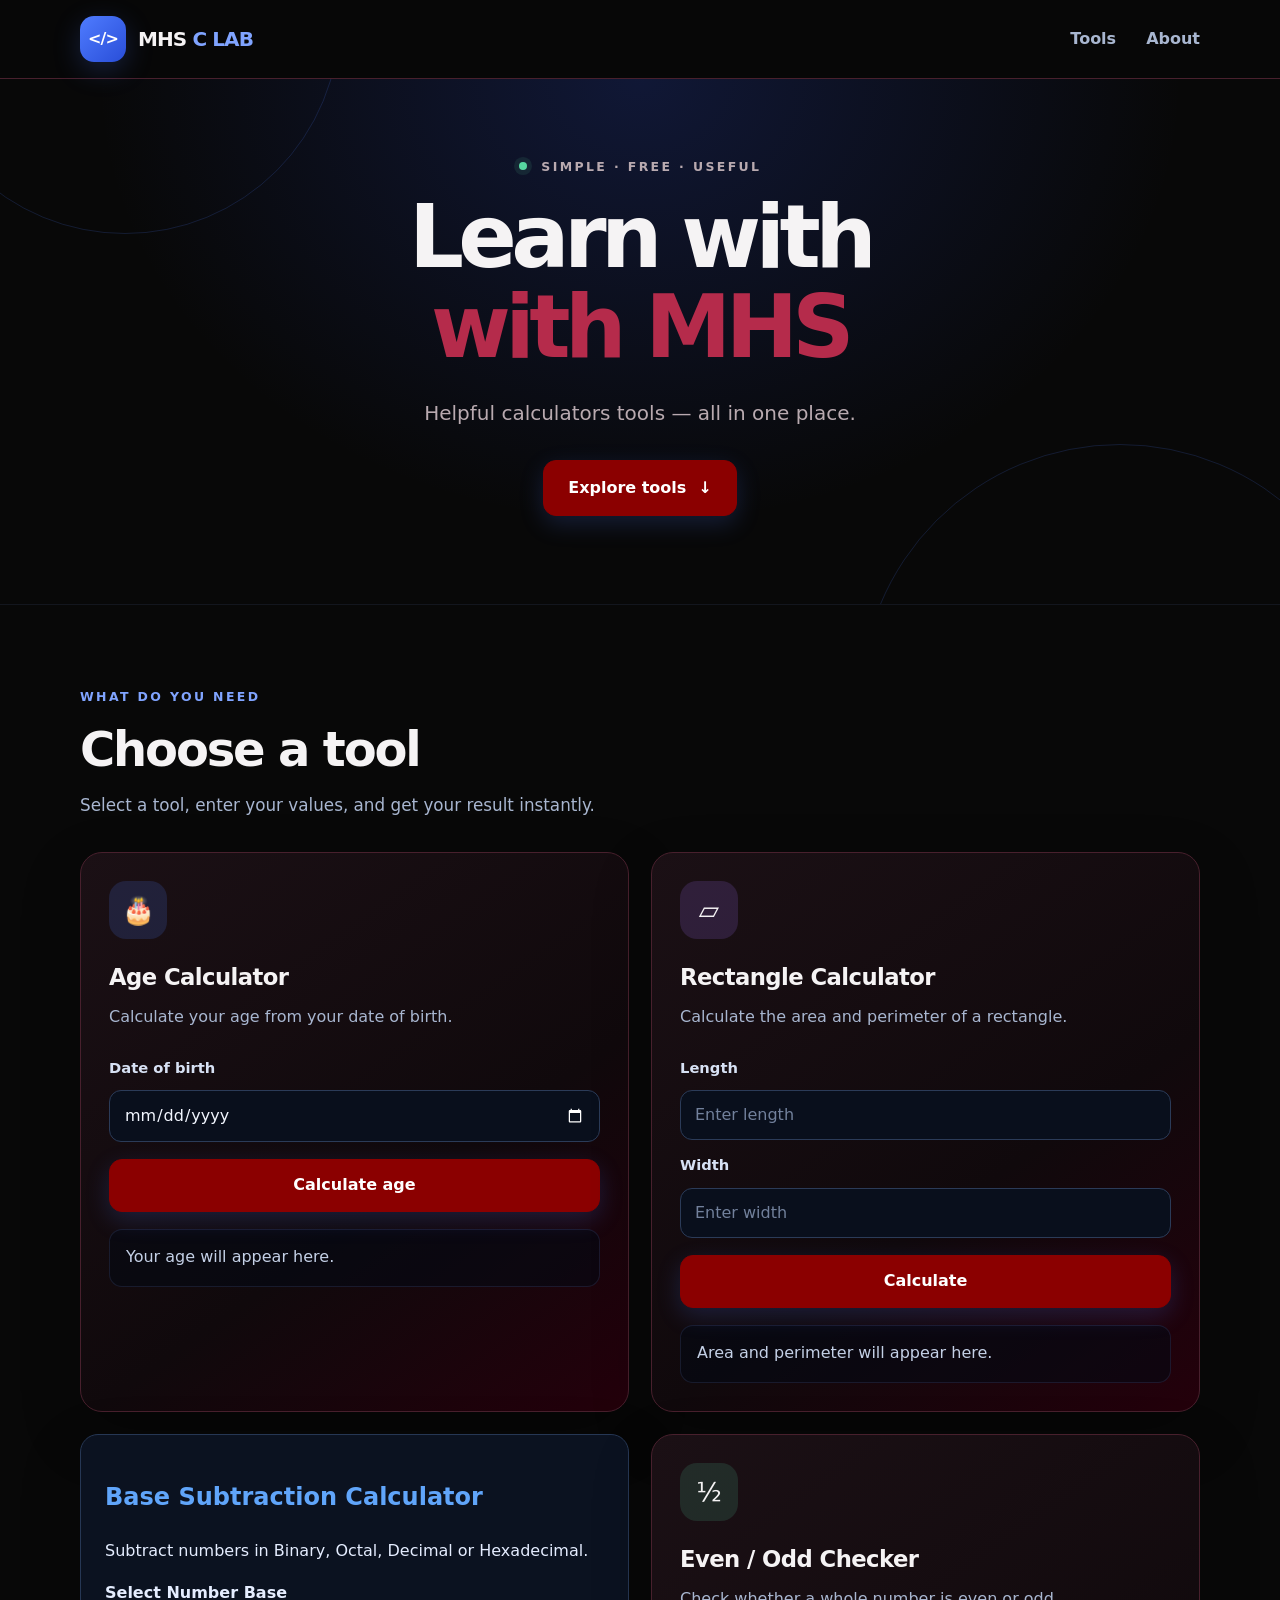
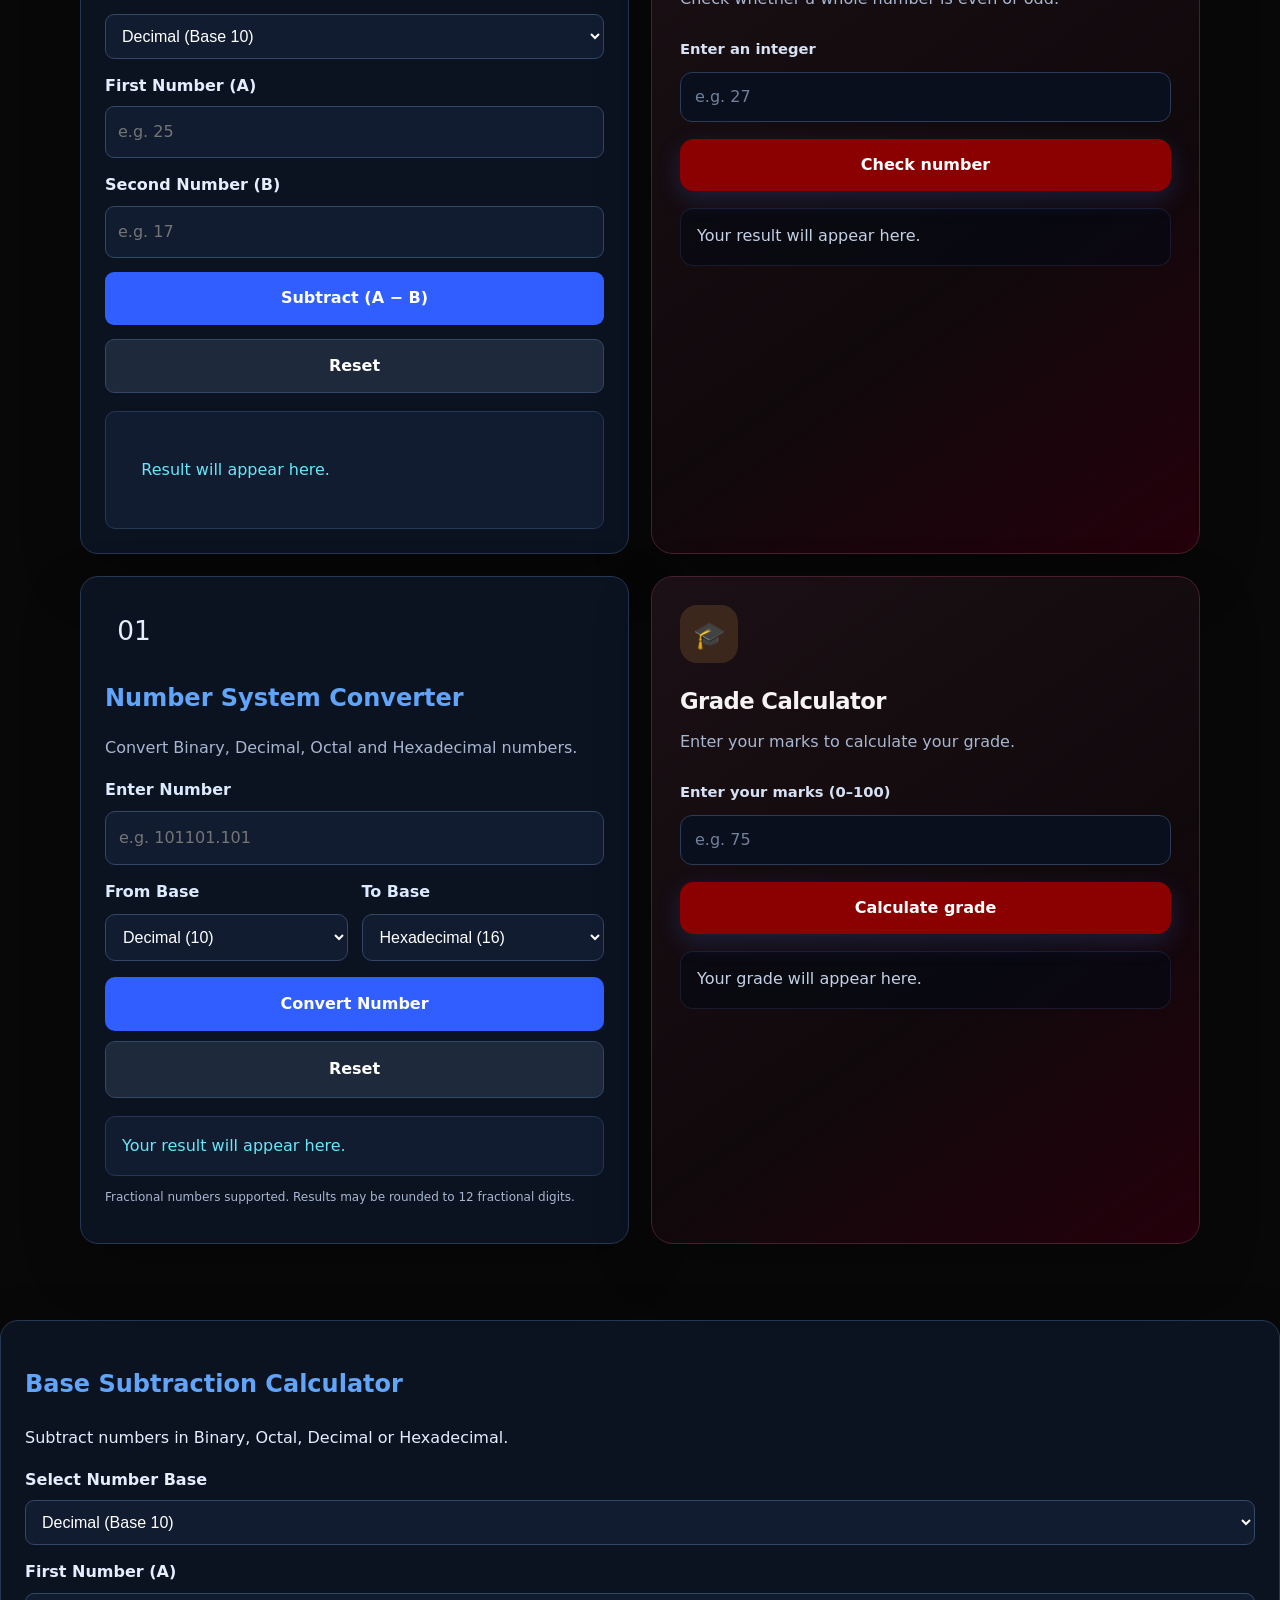
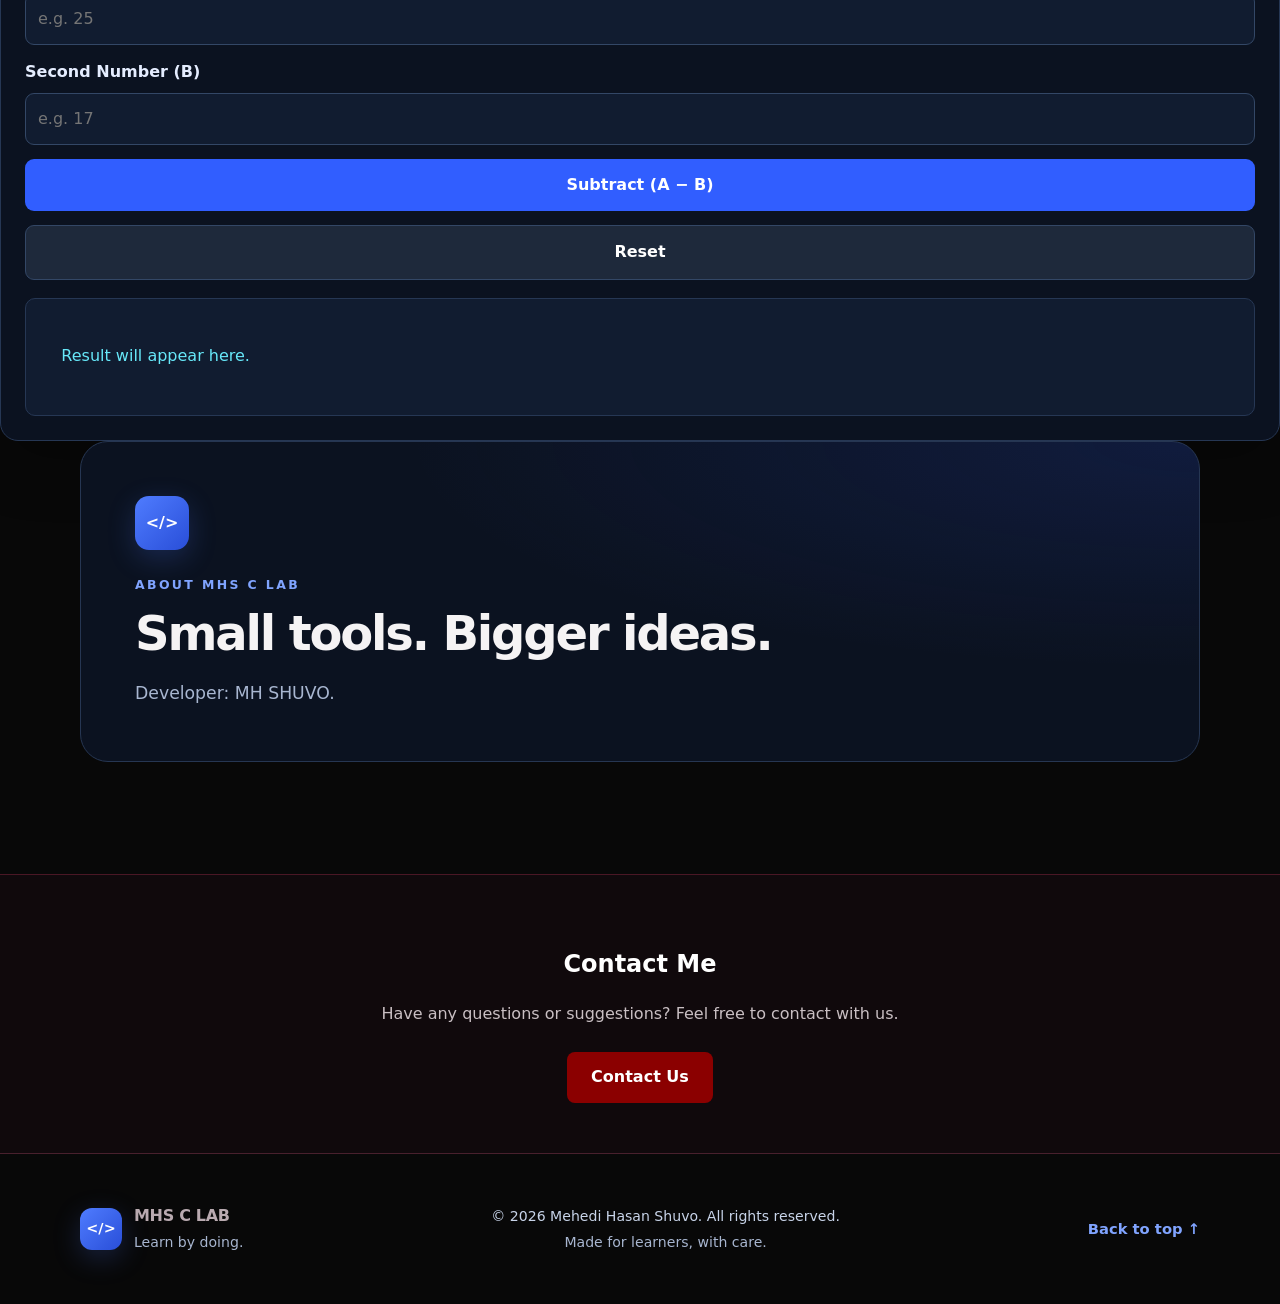
==== commit b72c775b: "Re-add footer section to index.html Restored the footer section with brand and copyright information" ====
--- a/index.html
+++ b/index.html
@@ -199,7 +199,27 @@
       </div>
     </section>
   </main>
-
+<!-- Contact Section -->
+<section id="contact" class="contact-section">
+  <div class="container">
+    <h2>Contact Me</h2>
+    <p>
+      Have any questions or suggestions?
+      Feel free to contact with us.
+    </p>
+
+    <a
+      href="https://www.facebook.com/mhs.official10"
+      target="_blank"
+      rel="noopener noreferrer"
+      class="contact-button"
+    >
+      Contact Us
+    </a>
+  </div>
+</section>
+</body>
+</html>
   <footer class="site-footer">
     <div class="container footer-inner">
       <div class="footer-brand">
@@ -217,26 +237,5 @@
     </div>
   </footer>
   
-<!-- Contact Section -->
-<section id="contact" class="contact-section">
-  <div class="container">
-    <h2>Contact Me</h2>
-    <p>
-      Have any questions or suggestions?
-      Feel free to contact with us.
-    </p>
-
-    <a
-      href="https://www.facebook.com/mhs.official10"
-      target="_blank"
-      rel="noopener noreferrer"
-      class="contact-button"
-    >
-      Contact Us
-    </a>
-  </div>
-</section>
 </body>
 </html>
-</body>
-</html>
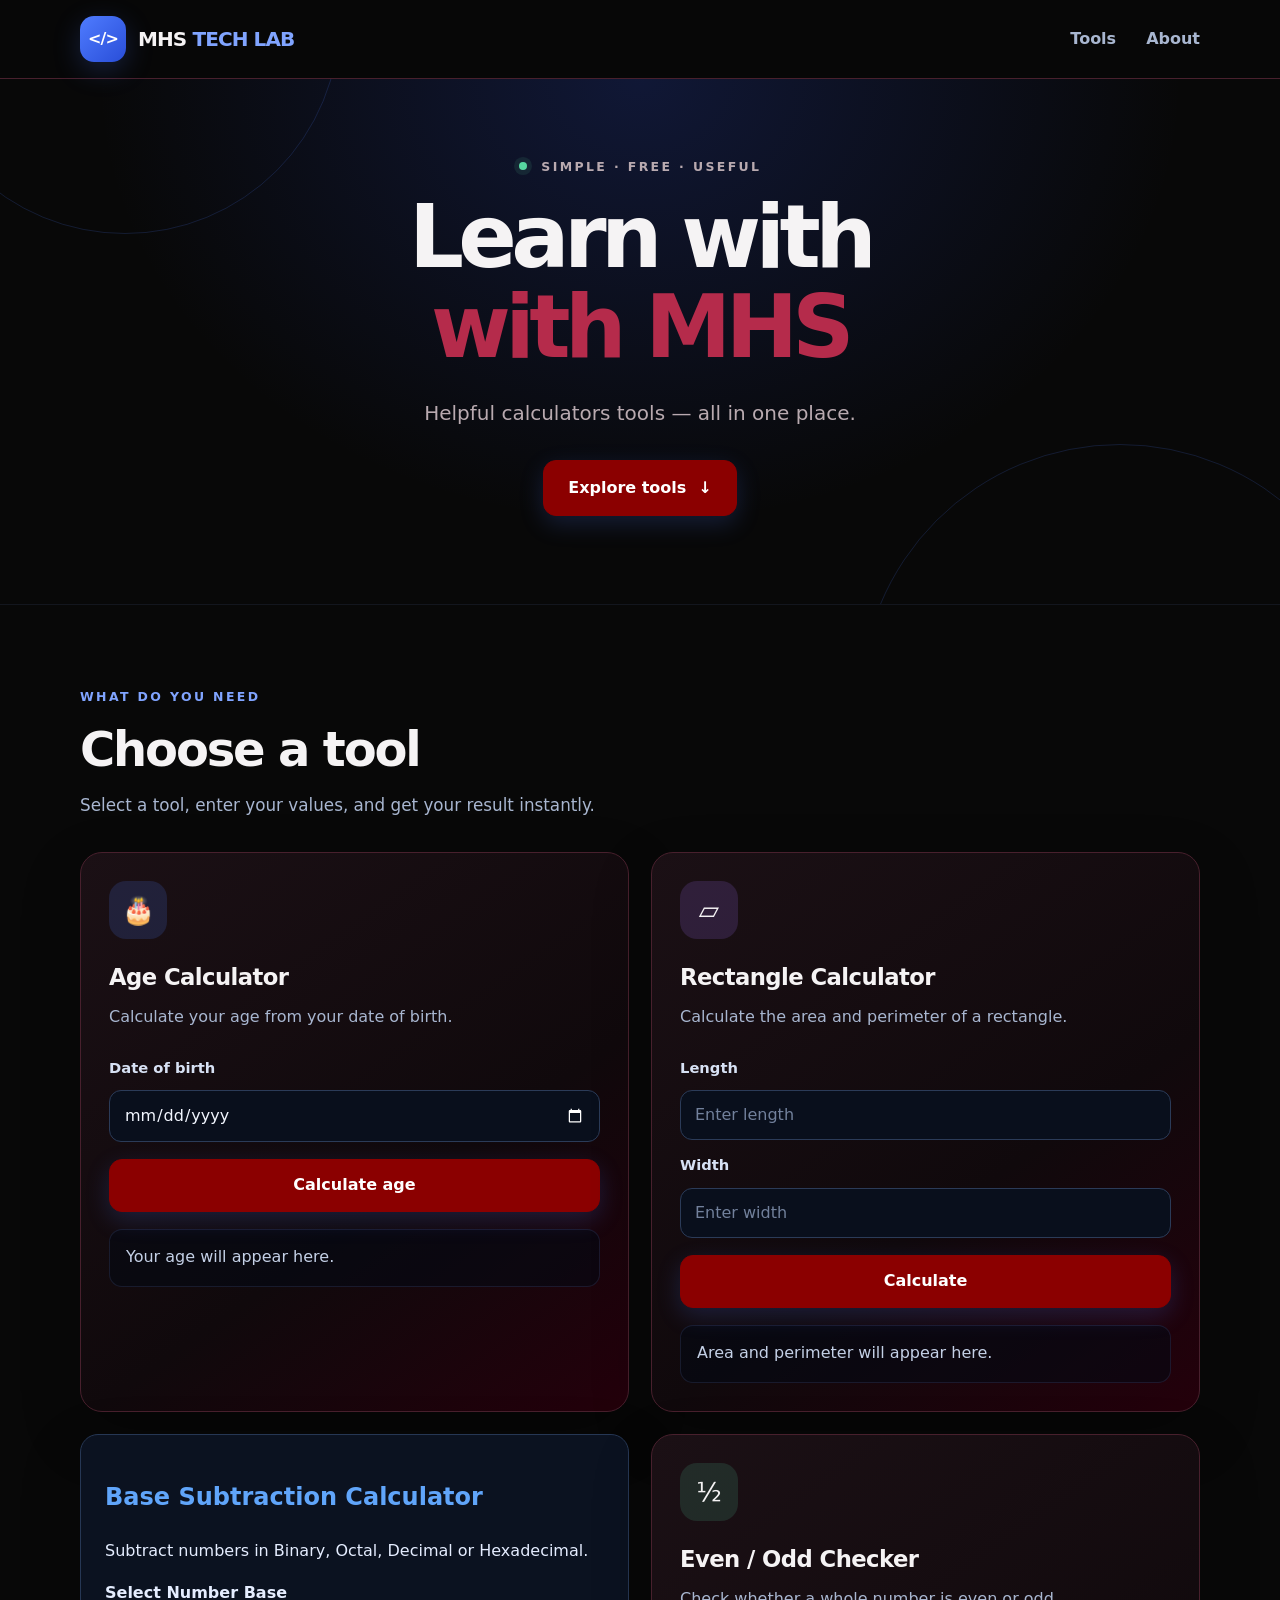
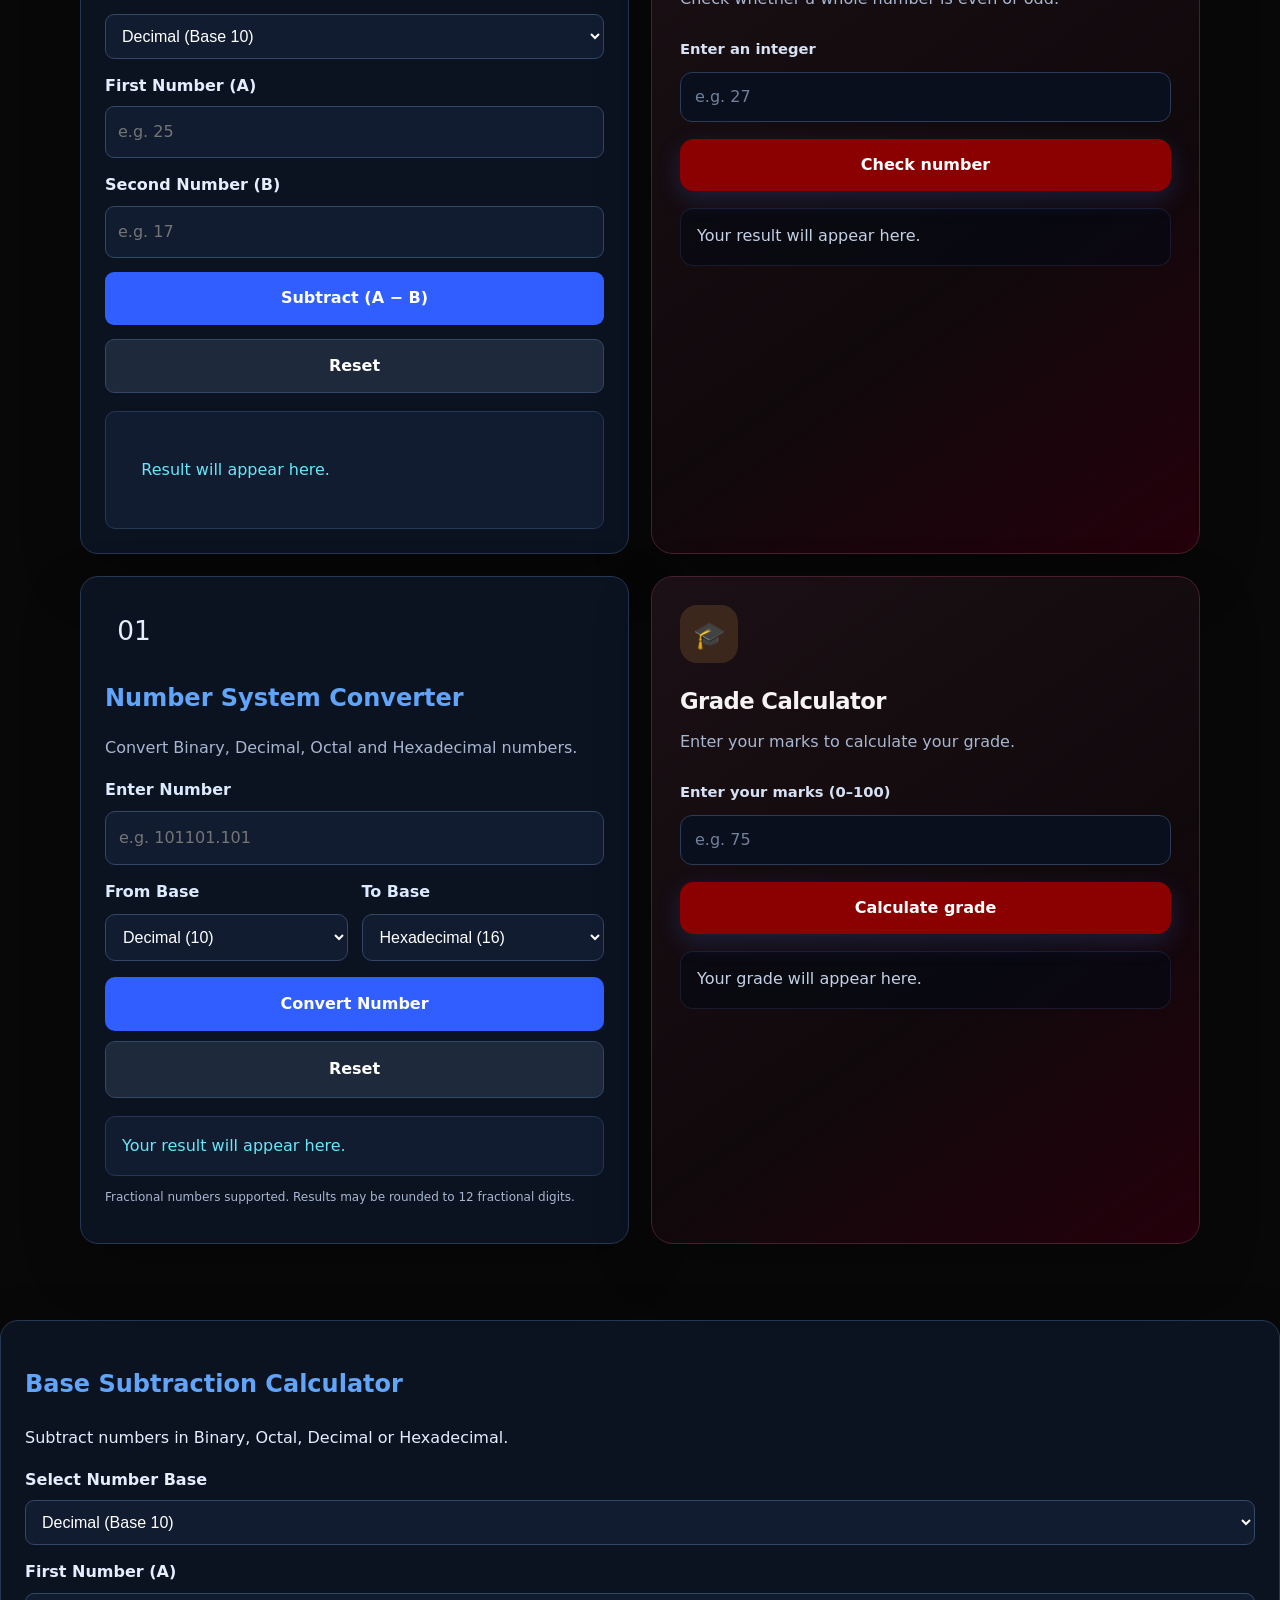
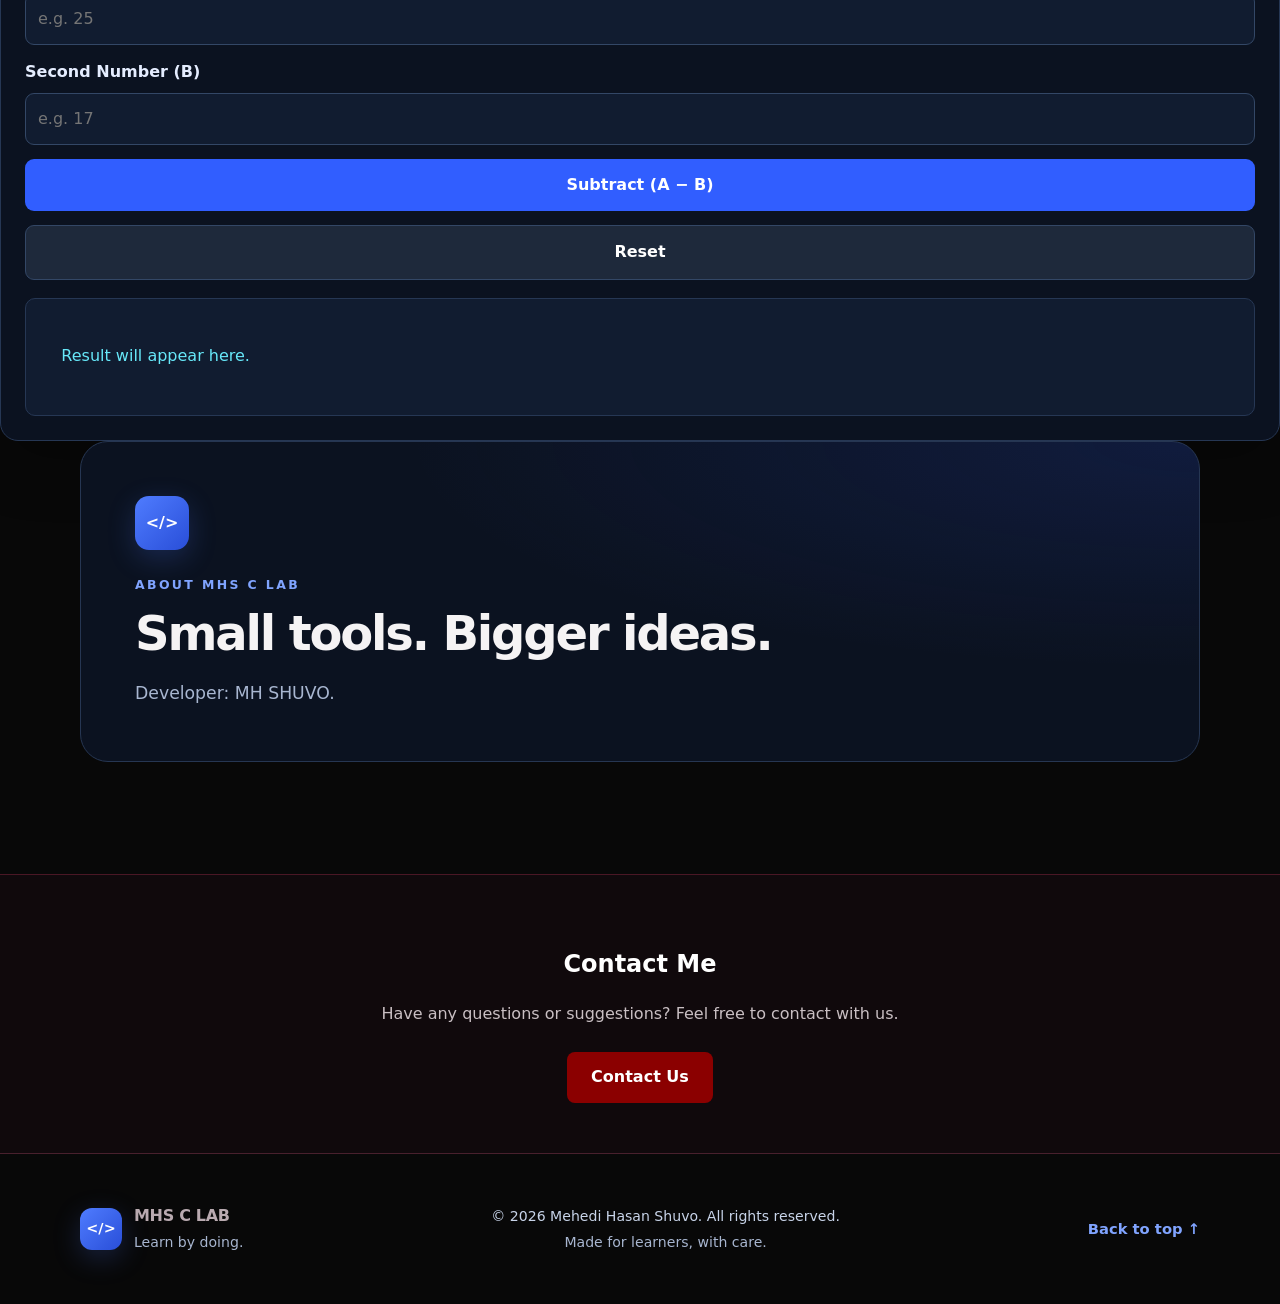
==== commit 830ace42: "Update title and brand name to 'MHS TECH LAB'" ====
--- a/index.html
+++ b/index.html
@@ -4,17 +4,17 @@
   <meta charset="UTF-8">
   <meta name="viewport" content="width=device-width, initial-scale=1.0">
   <meta name="theme-color" content="#080d18">
-  <meta name="description" content="MHS C LAB — free calculators tools.">
-  <title>MHS C LAB | Calculate your own data</title>
+  <meta name="description" content="MHS TACH LAB — free calculators tools.">
+  <title>MHS TECH LAB | Calculate your own data</title>
   <link rel="stylesheet" href="style.css">
   <script src="script.js" defer></script>
 </head>
 <body>
   <header class="site-header">
     <div class="container header-inner">
-      <a class="brand" href="#home" aria-label="MHS C LAB home">
+      <a class="brand" href="#home" aria-label="MHS TECH LAB home">
         <span class="brand-mark" aria-hidden="true">&lt;/&gt;</span>
-        <span class="brand-name">MHS <span>C LAB</span></span>
+        <span class="brand-name">MHS <span>TECH LAB</span></span>
       </a>
 
       <button class="menu-toggle" id="menu-toggle" type="button"
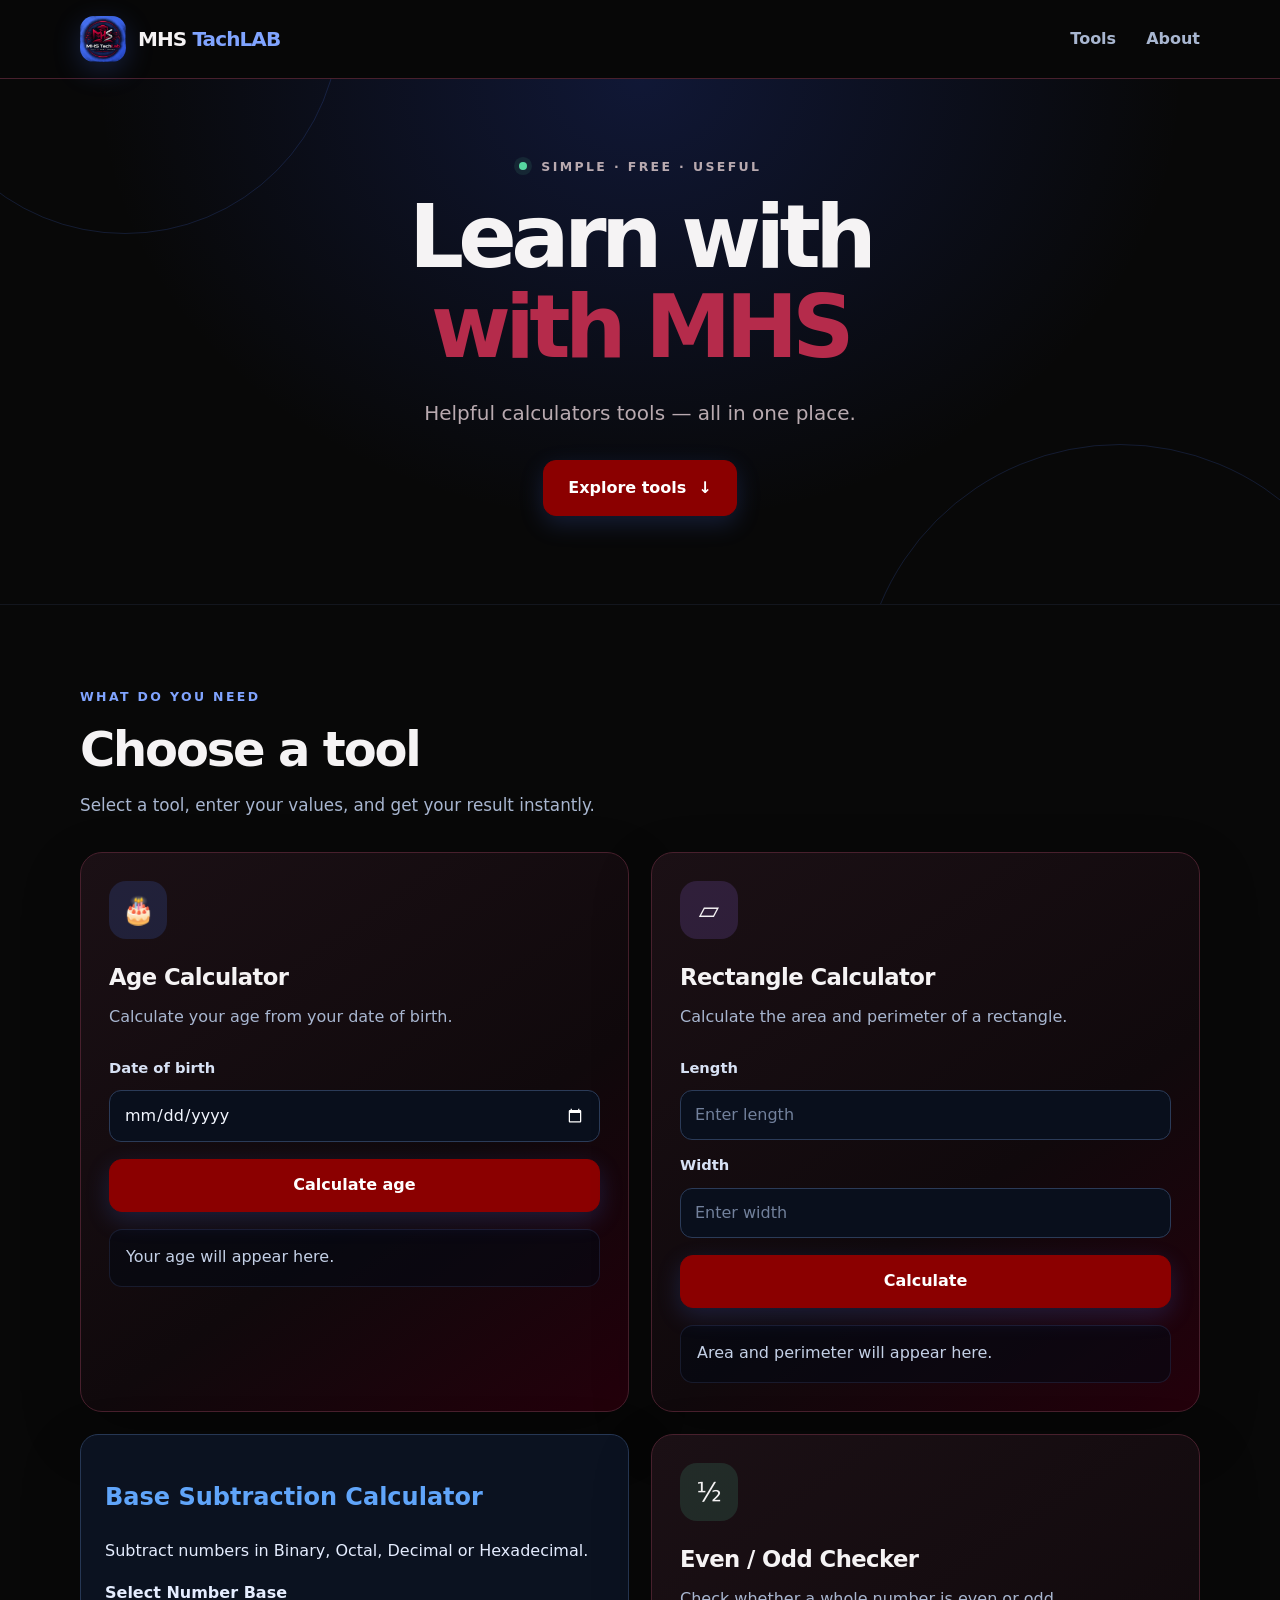
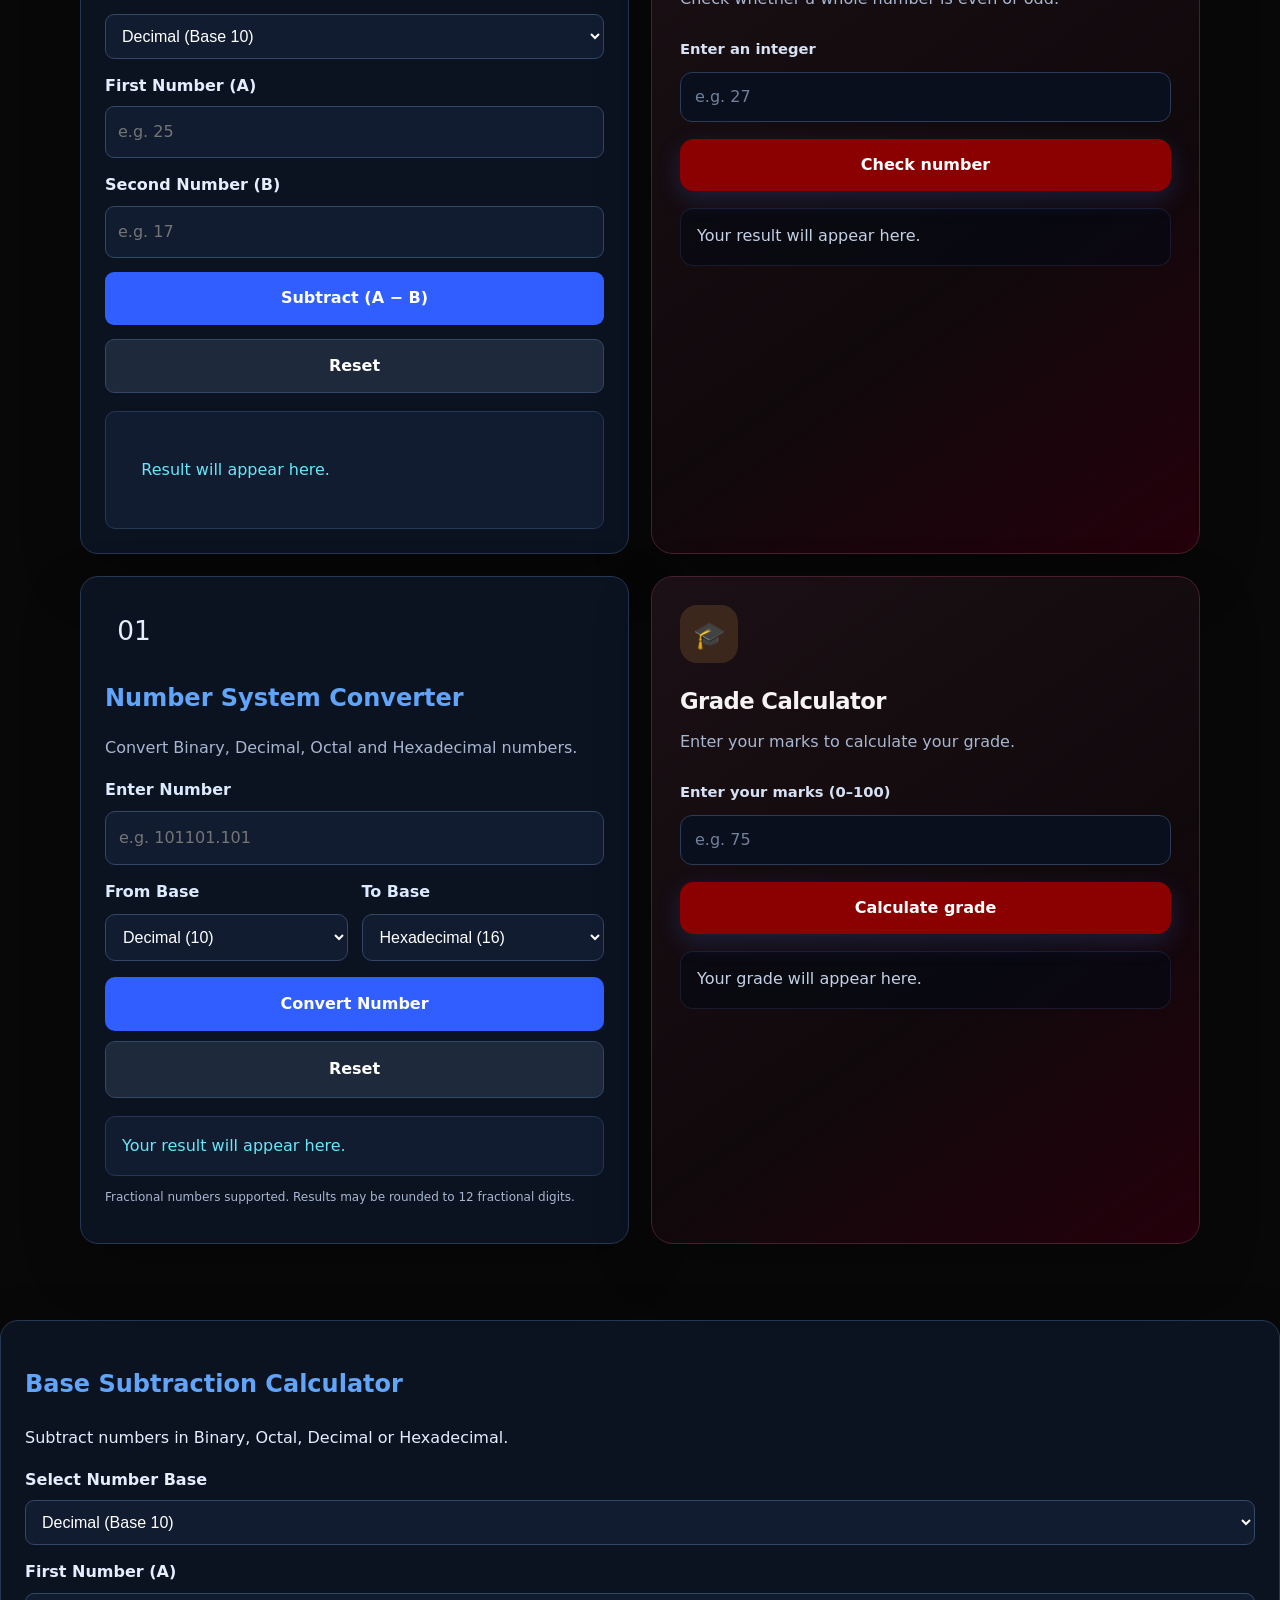
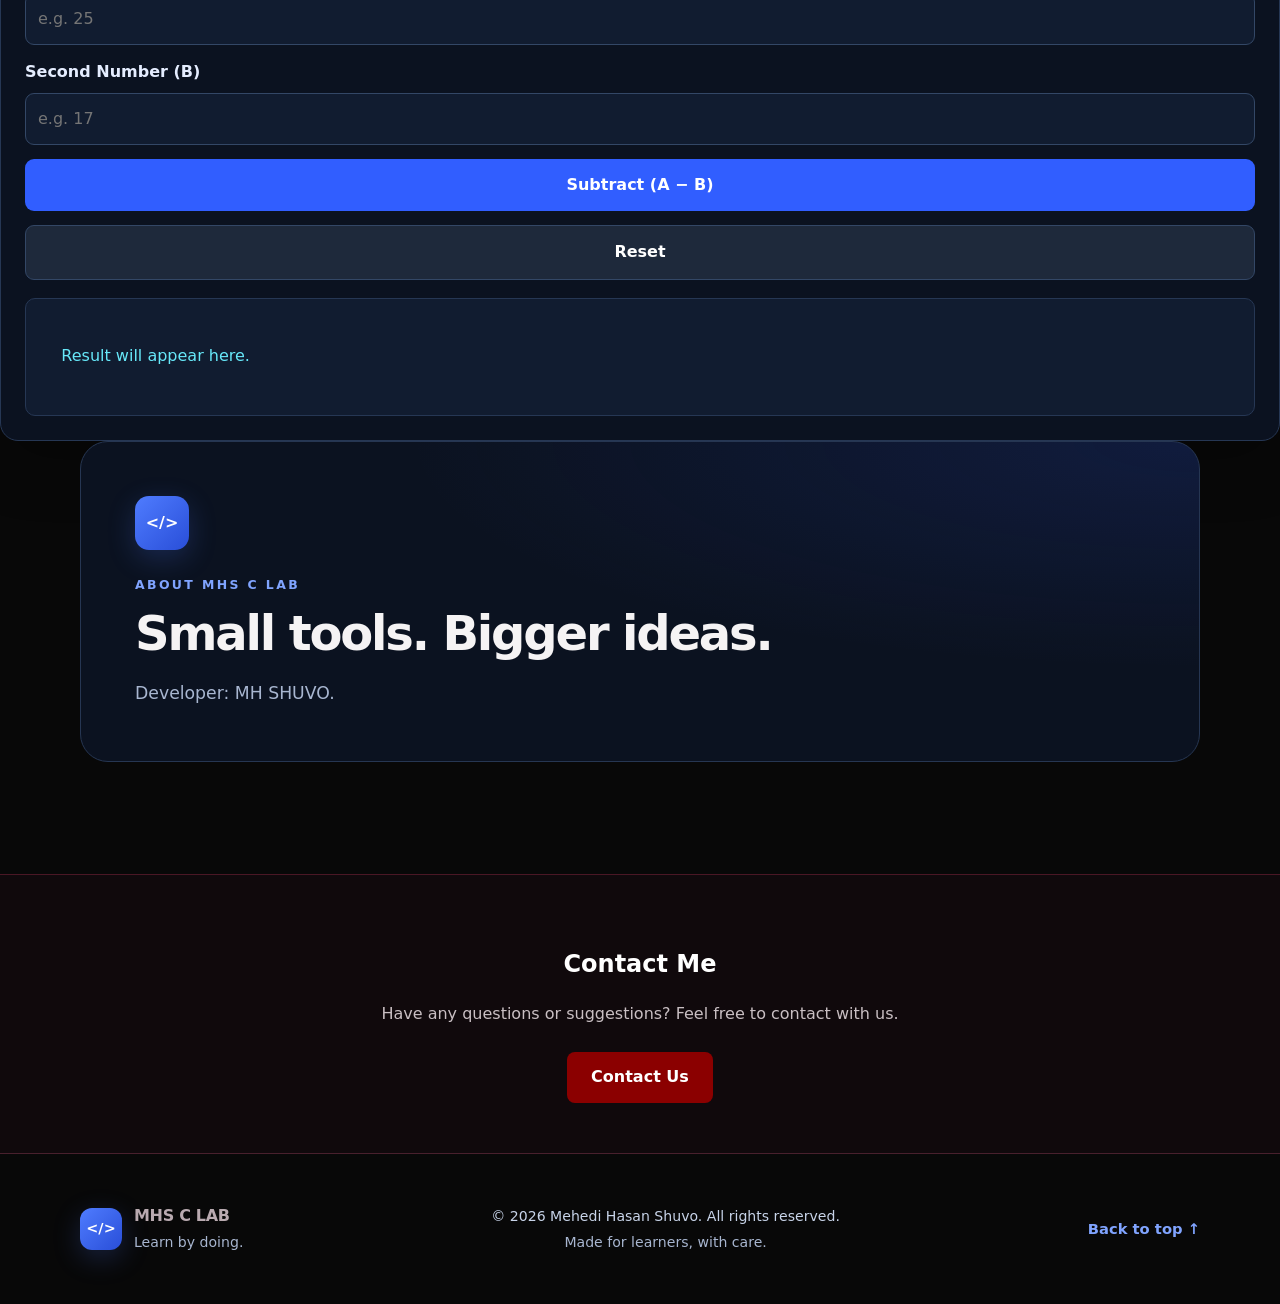
==== commit a879d1f9: "Replace brand mark text with image in header" ====
--- a/index.html
+++ b/index.html
@@ -13,8 +13,13 @@
   <header class="site-header">
     <div class="container header-inner">
       <a class="brand" href="#home" aria-label="MHS TECH LAB home">
-        <span class="brand-mark" aria-hidden="true">&lt;/&gt;</span>
-        <span class="brand-name">MHS <span>TECH LAB</span></span>
+       <img
+  src="MHS%20TechLab%20Neon%20Learning%20Emblem.png"
+  alt=""
+  class="brand-mark"
+  aria-hidden="true"
+>
+        <span class="brand-name">MHS <span>TachLAB</span></span>
       </a>
 
       <button class="menu-toggle" id="menu-toggle" type="button"
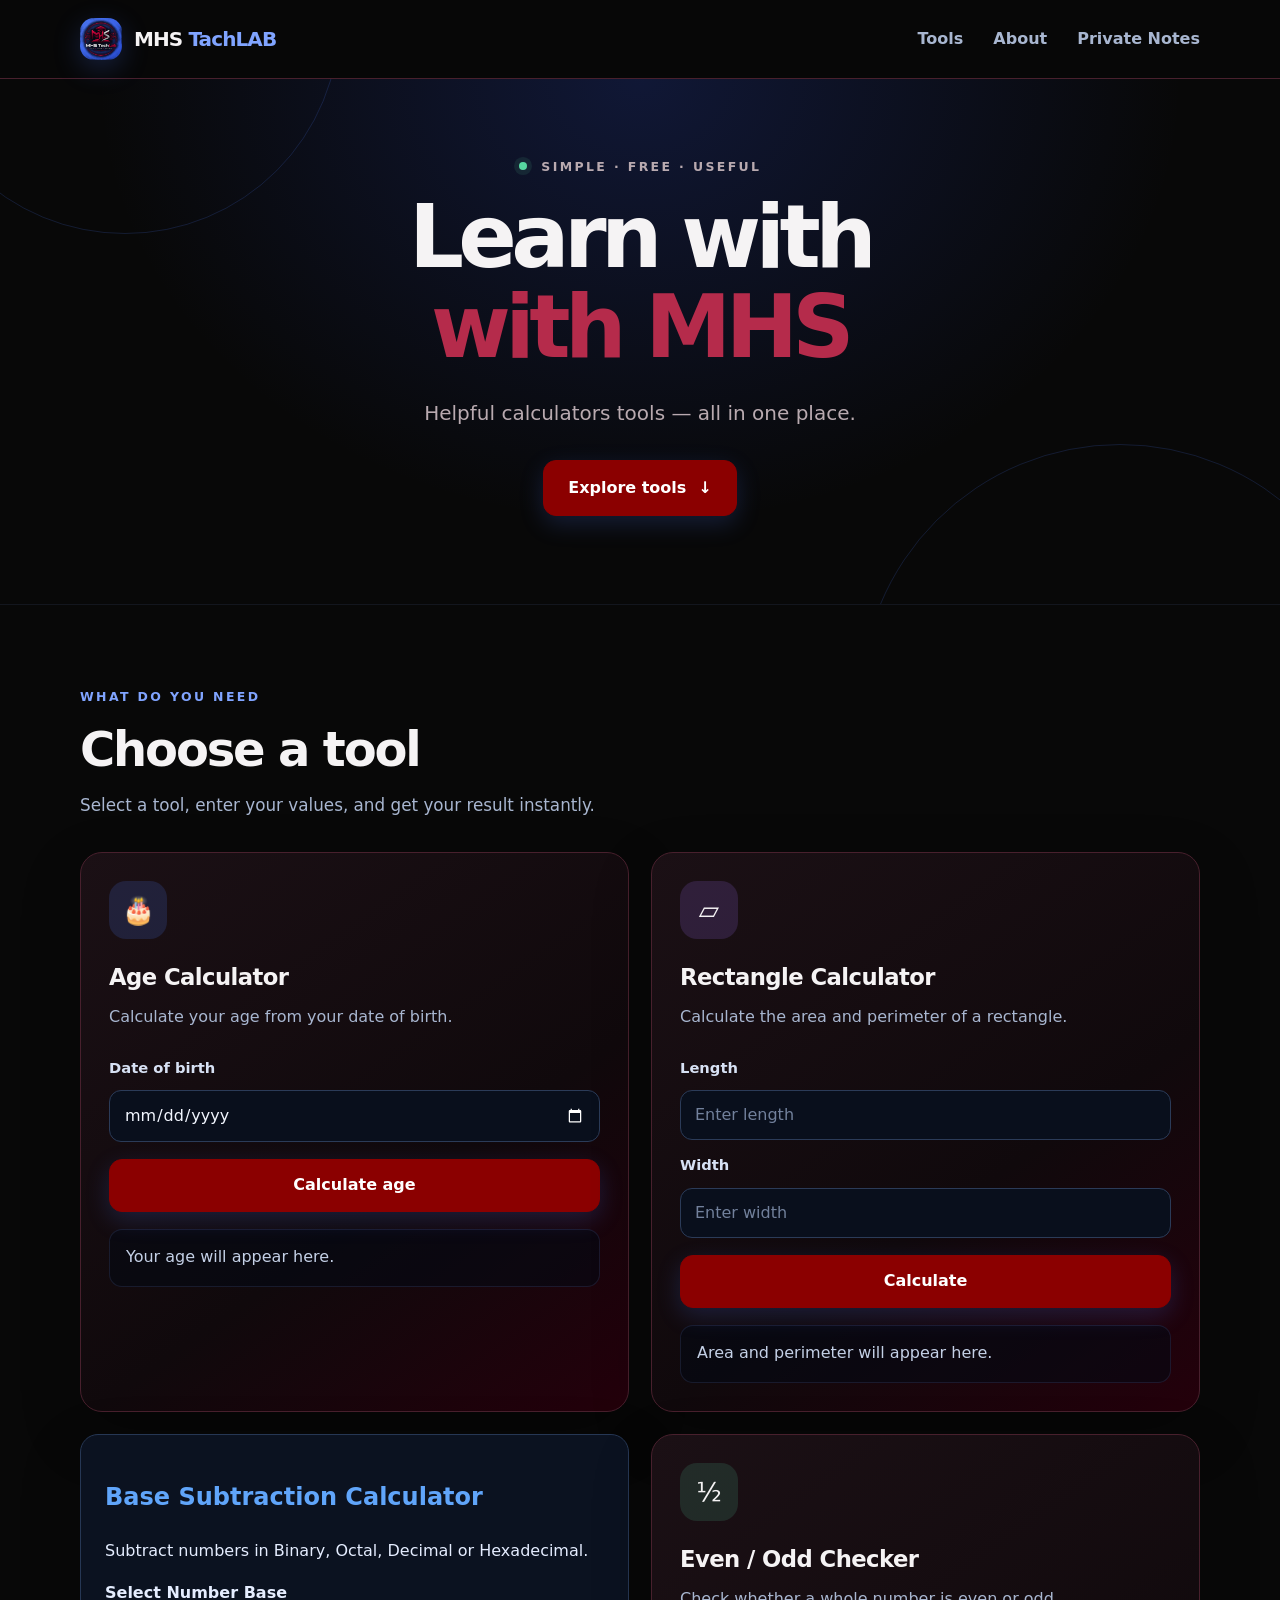
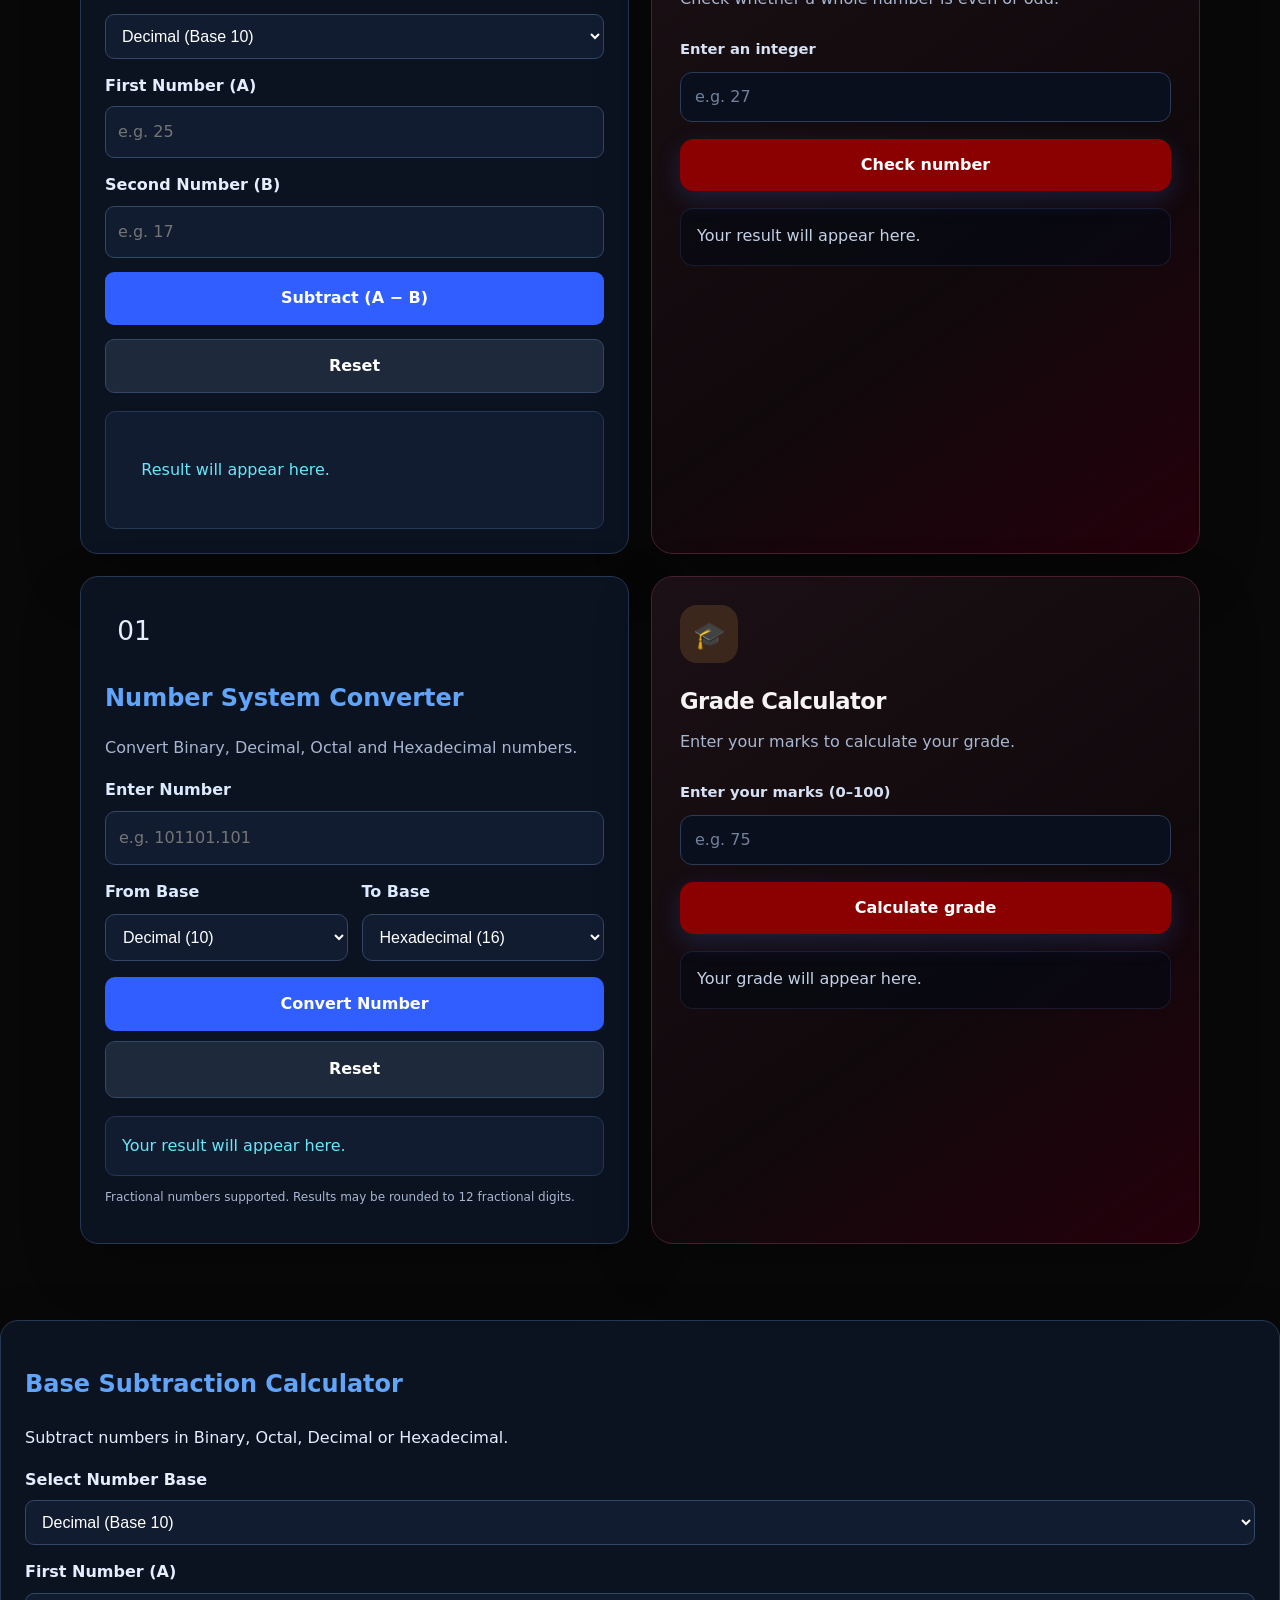
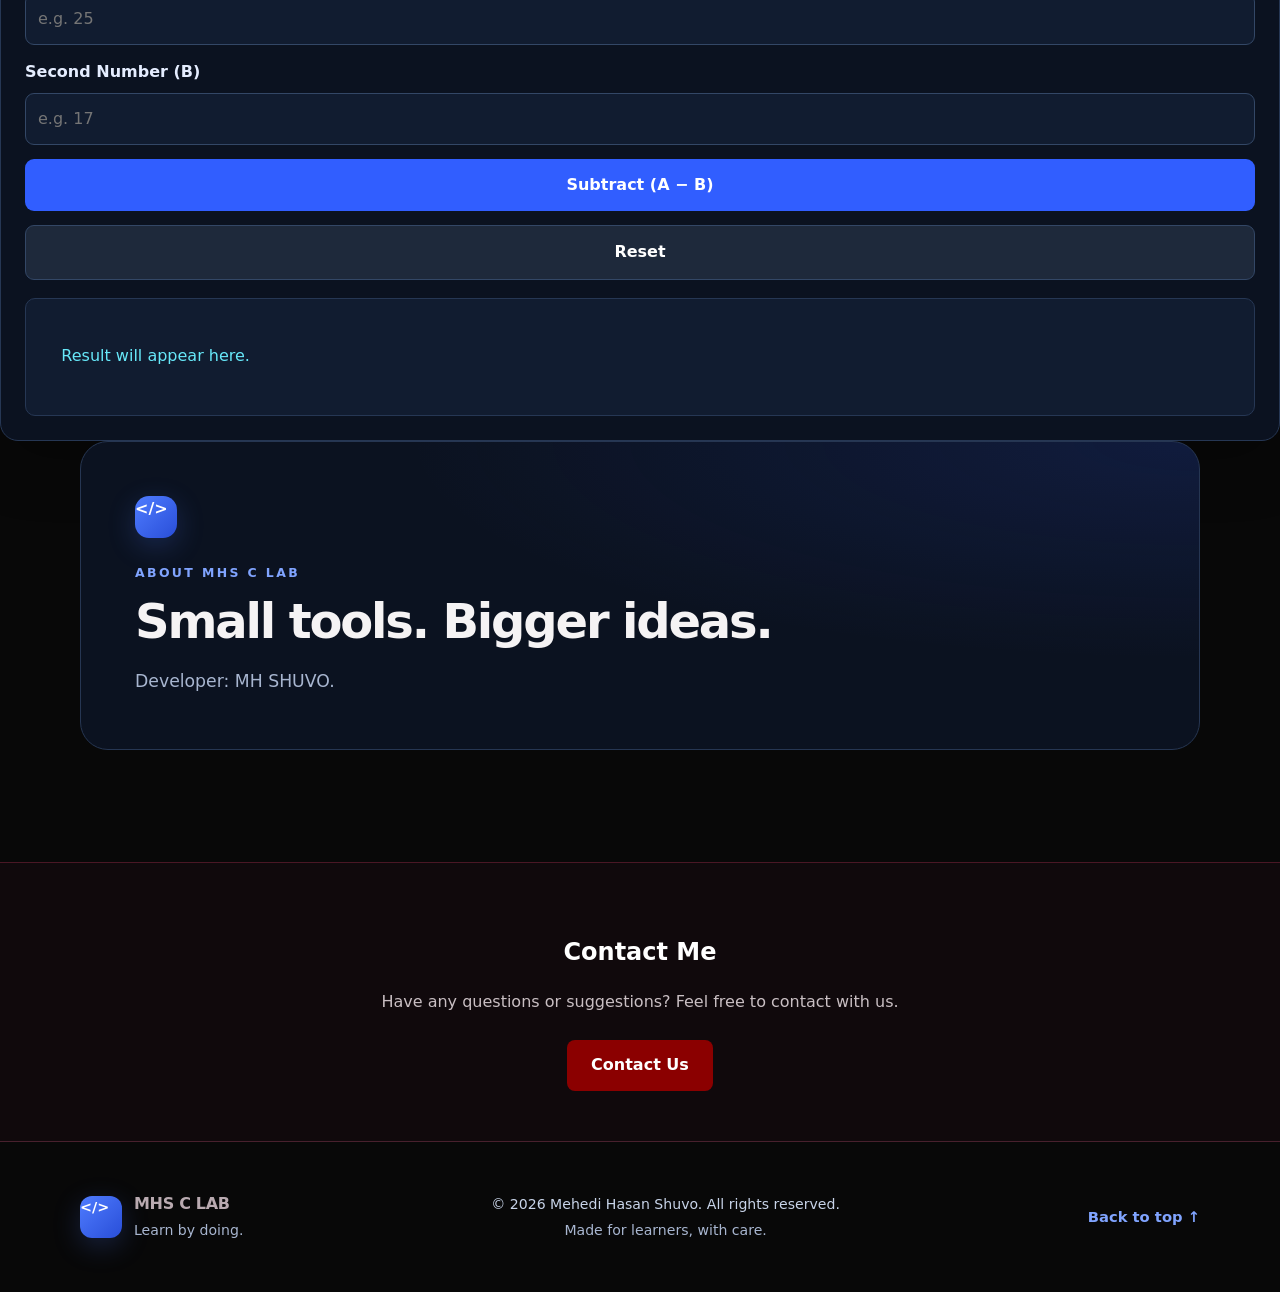
==== commit c9cbab3c: "Add link to Private Notes in navigation" ====
--- a/index.html
+++ b/index.html
@@ -30,6 +30,14 @@
       <nav class="main-nav" id="main-nav" aria-label="Main navigation">
         <a href="#tools">Tools</a>
         <a href="#about">About</a>
+        
+<a
+  href="https://drive.google.com/drive/folders/1gc2tBP05X_wDxhemv8LpdcmQIUymI6Ba"
+  target="_blank"
+  rel="noopener noreferrer"
+>
+  Private Notes
+</a>
       </nav>
     </div>
   </header>
--- a/style.css
+++ b/style.css
@@ -517,3 +517,10 @@
 .contact-button:hover {
   background: #a8102b;
 }
+.brand-mark {
+  width: 42px;
+  height: 42px;
+  object-fit: contain;
+  display: block;
+  flex-shrink: 0;
+}
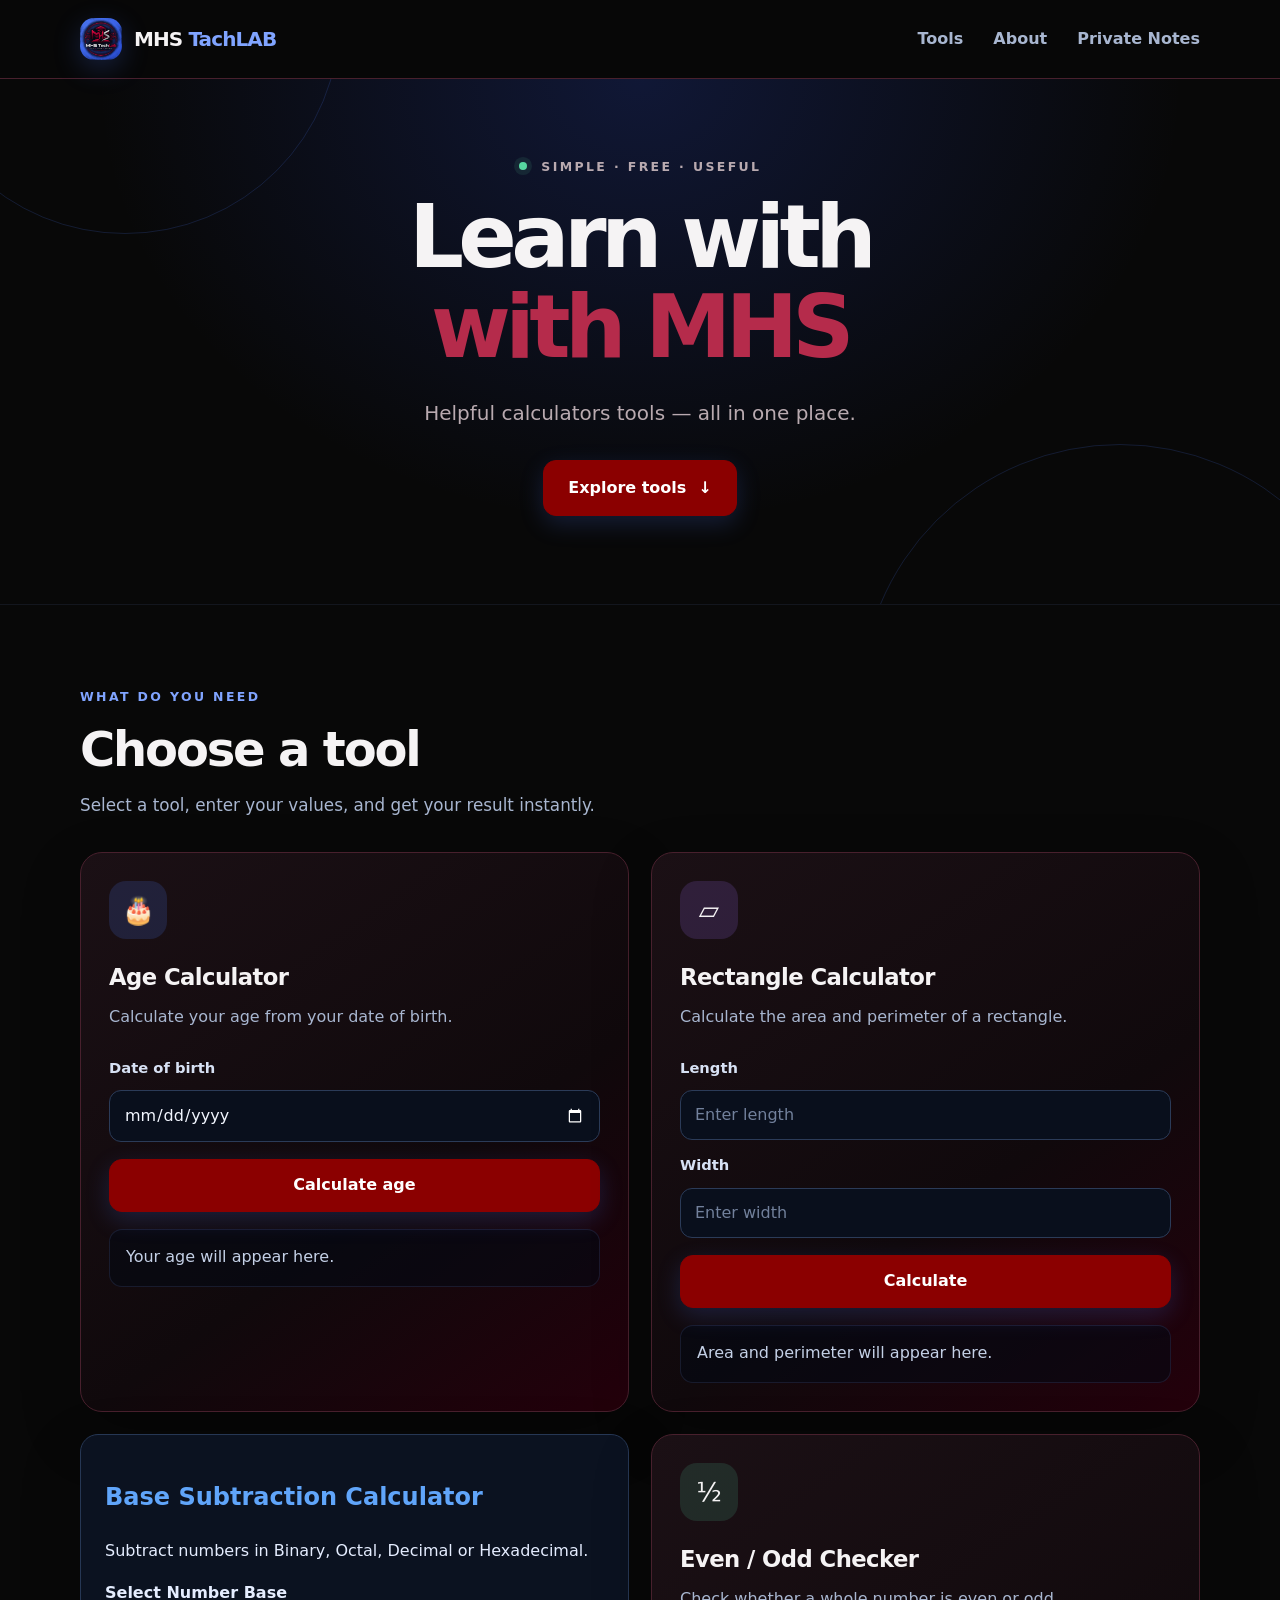
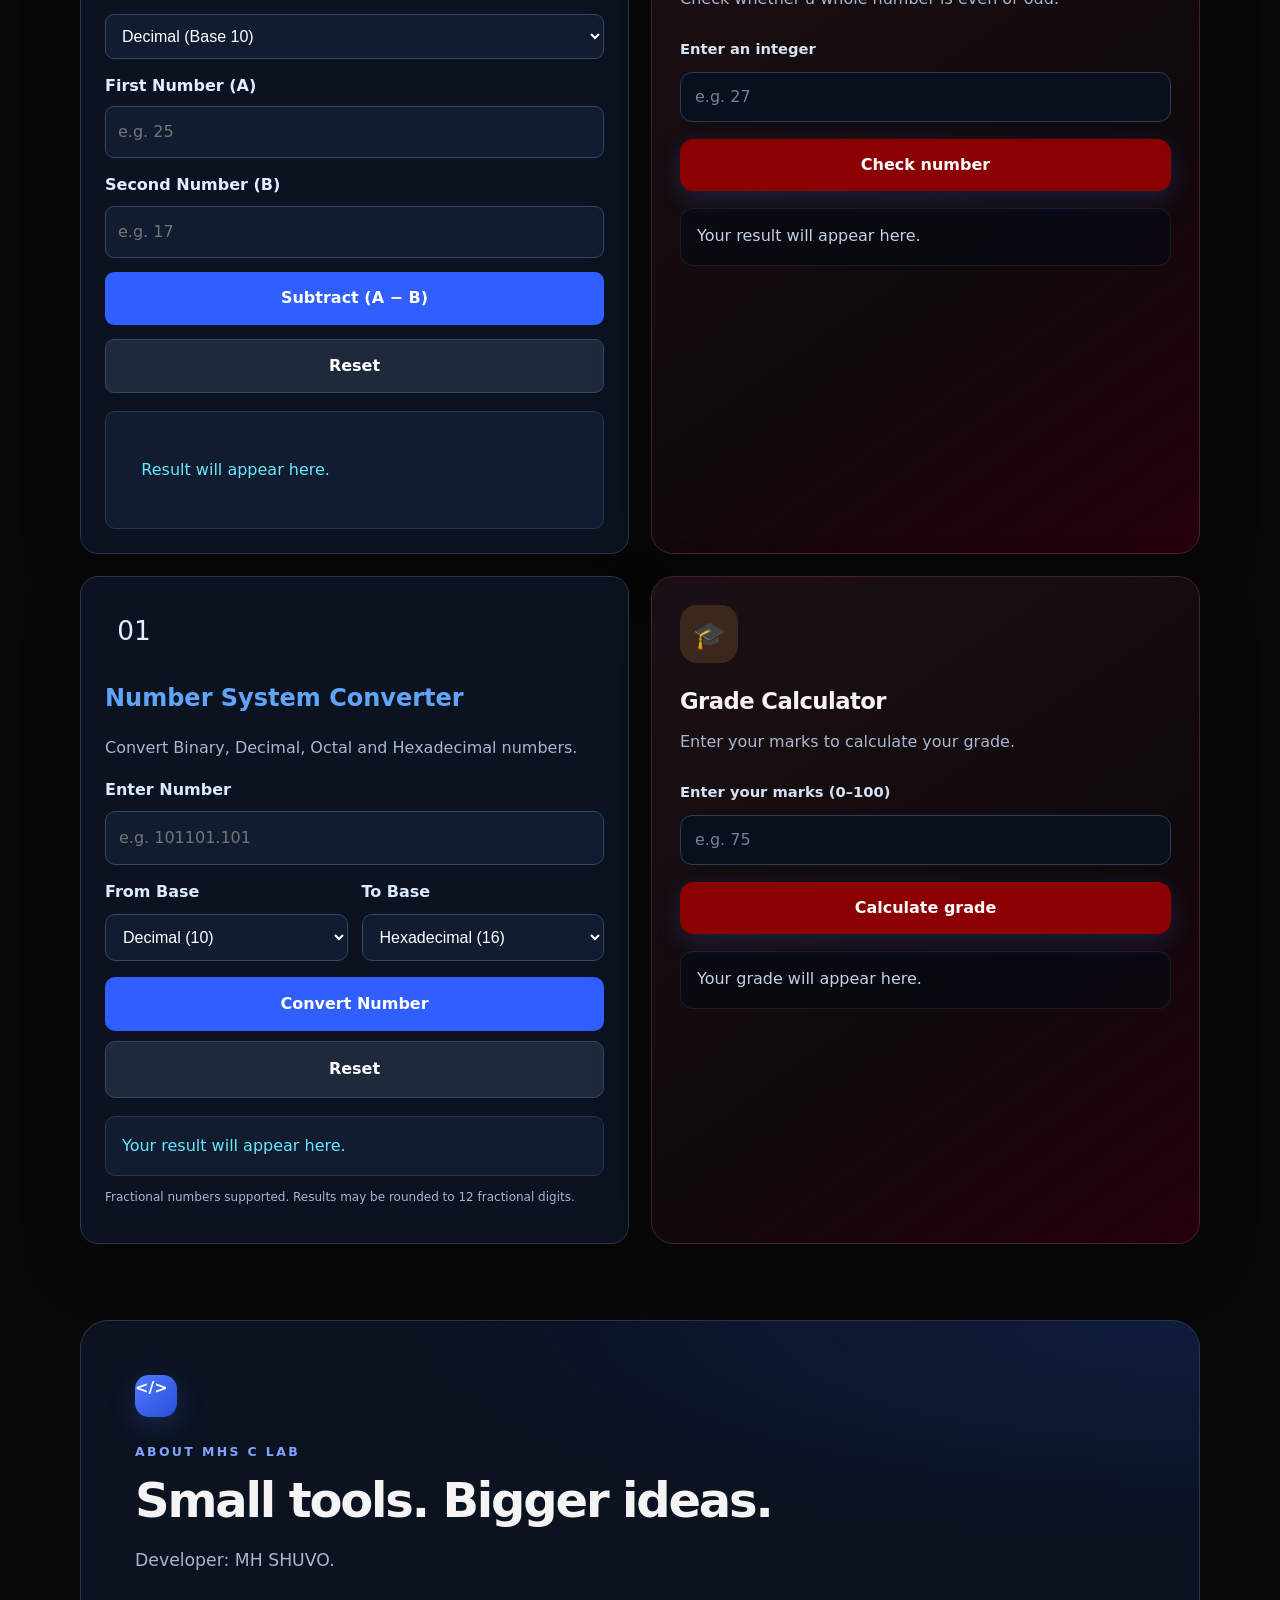
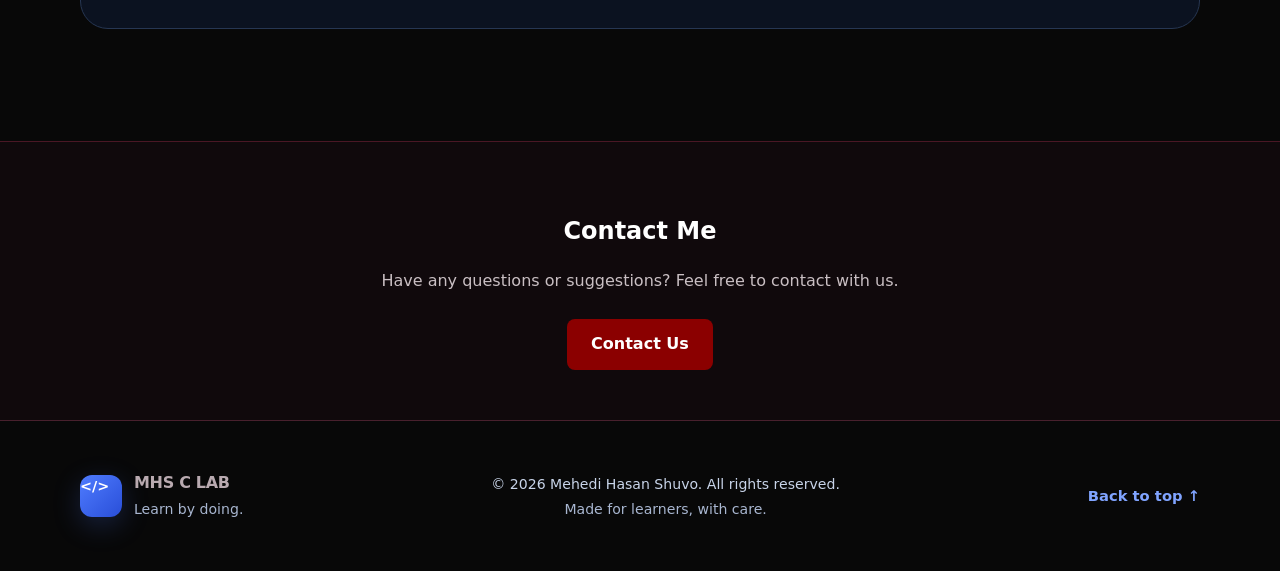
==== commit 6cdb71b7: "Remove Base Subtraction Calculator section Removed Base Subtraction Calculator section from index.ht" ====
--- a/index.html
+++ b/index.html
@@ -176,32 +176,6 @@
         </article>
       </div>
     </section> 
-    
-<section class="tool-card" id="base-subtraction">
-  <h2>Base Subtraction Calculator</h2>
-  <p>Subtract numbers in Binary, Octal, Decimal or Hexadecimal.</p>
-
-  <label for="subBase">Select Number Base</label>
-  <select id="subBase">
-    <option value="2">Binary (Base 2)</option>
-    <option value="8">Octal (Base 8)</option>
-    <option value="10" selected>Decimal (Base 10)</option>
-    <option value="16">Hexadecimal (Base 16)</option>
-  </select>
-
-  <label for="subA">First Number (A)</label>
-  <input id="subA" type="text" placeholder="e.g. 25">
-
-  <label for="subB">Second Number (B)</label>
-  <input id="subB" type="text" placeholder="e.g. 17">
-
-  <button type="button" id="subCalculate">Subtract (A − B)</button>
-  <button type="button" id="subReset">Reset</button>
-
-  <div id="subResult" class="ns-result" aria-live="polite">
-    Result will appear here.
-  </div>
-</section>
 
     <section class="about-section container" id="about">
       <div class="about-card">
